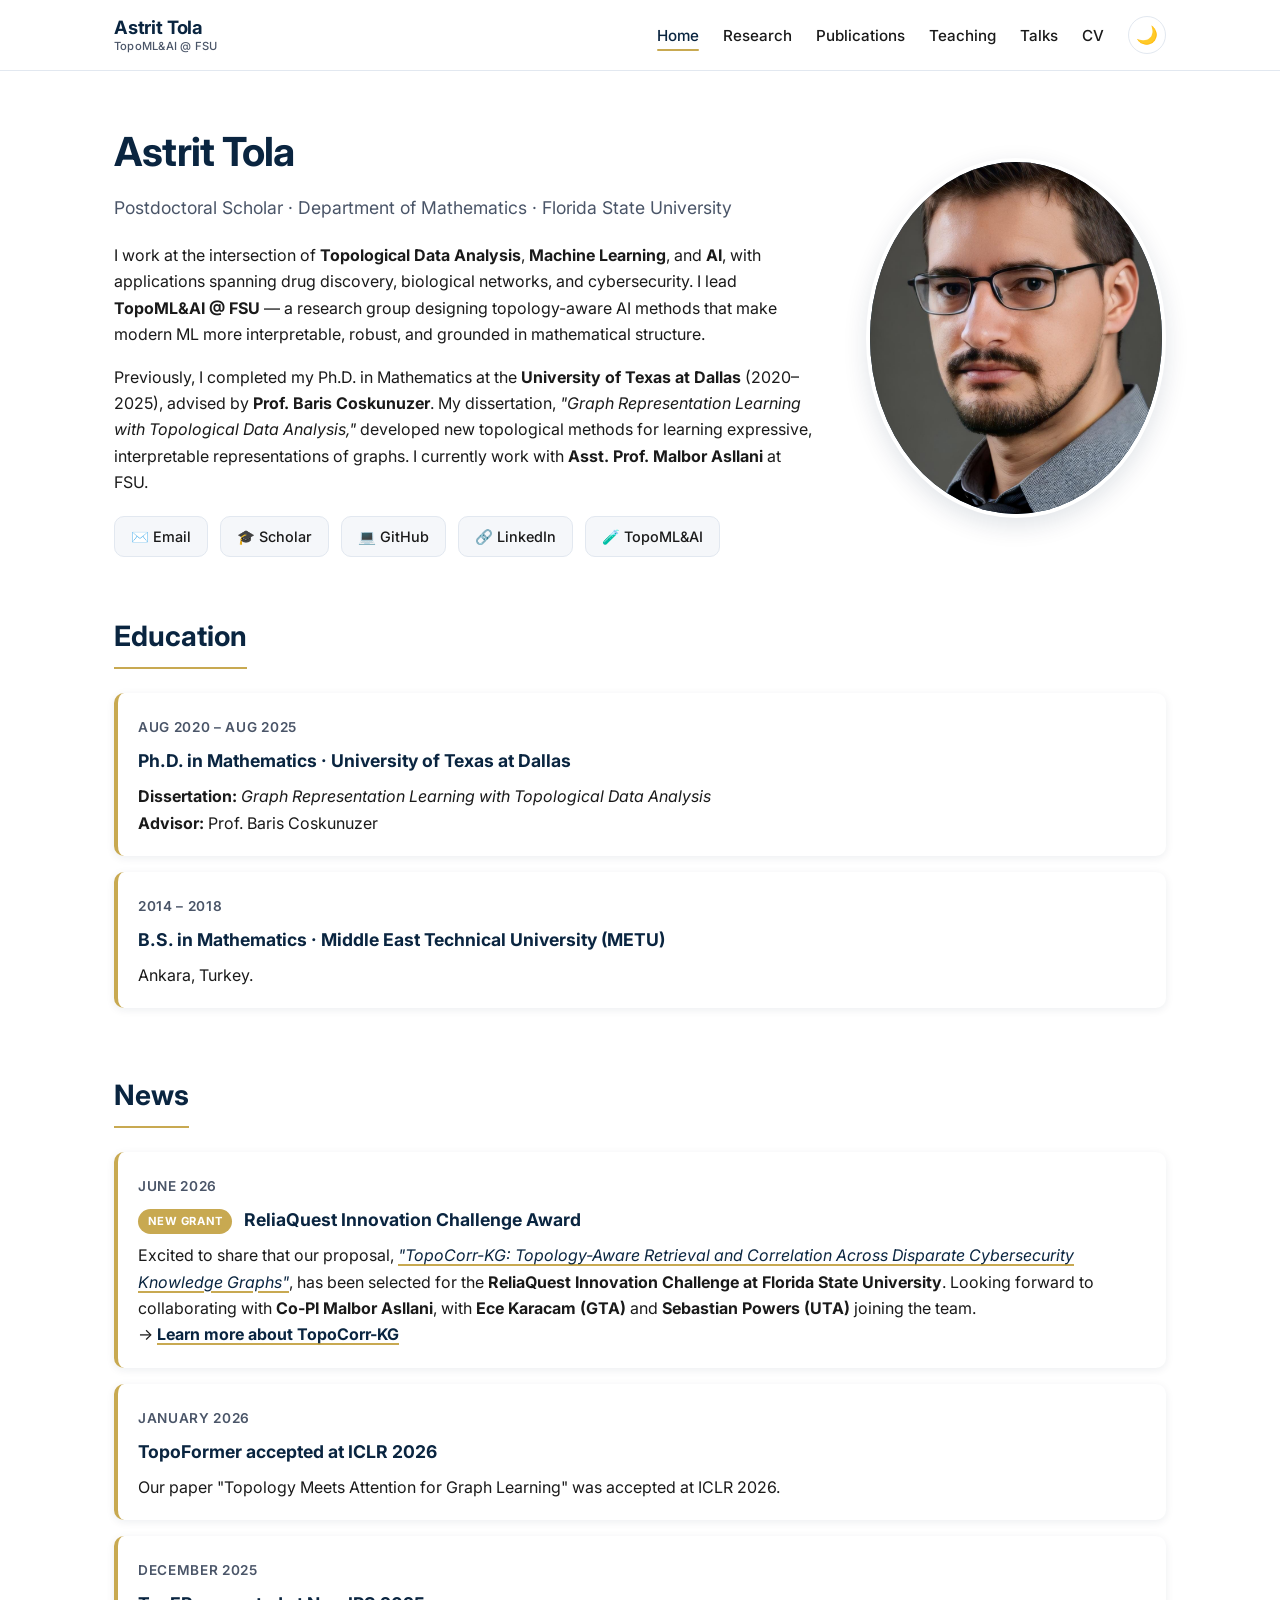
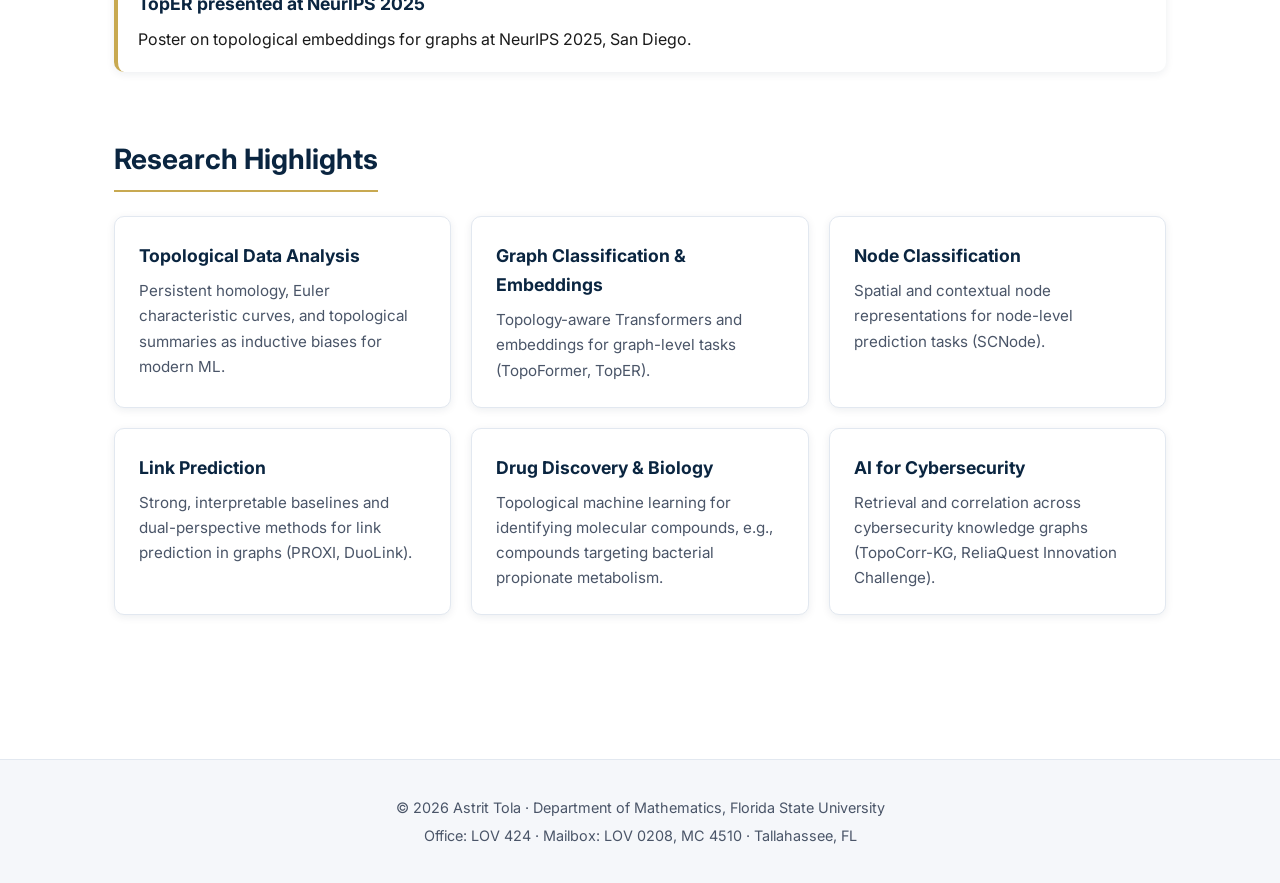
==== index.html @ a3398813 "Update index.html" ====
<!DOCTYPE html>
<html lang="en">
<head>
<meta charset="UTF-8">
<meta name="viewport" content="width=device-width, initial-scale=1.0">
<title>Astrit Tola | TopoML&amp;AI @ FSU</title>
<meta name="description" content="Astrit Tola — Postdoctoral Scholar at Florida State University.">
<link rel="preconnect" href="https://fonts.googleapis.com">
<link rel="preconnect" href="https://fonts.gstatic.com" crossorigin>
<link href="https://fonts.googleapis.com/css2?family=Inter:wght@400;500;600;700&amp;display=swap" rel="stylesheet">
<link rel="stylesheet" href="assets/css/style.css">
</head>
<body>

<nav class="navbar">
  <div class="nav-container">
    <a href="index.html" class="nav-brand">Astrit Tola<small>TopoML&amp;AI @ FSU</small></a>
    <button class="menu-toggle" id="menuToggle">☰</button>
    <ul class="nav-links" id="navLinks">
      <li><a href="index.html" class="active">Home</a></li>
      <li><a href="research.html">Research</a></li>
      <li><a href="publications.html">Publications</a></li>
      <li><a href="teaching.html">Teaching</a></li>
      <li><a href="talks.html">Talks</a></li>
      <li><a href="cv.html">CV</a></li>
      <li><button class="theme-toggle" id="themeToggle">🌙</button></li>
    </ul>
  </div>
</nav>

<main>

<section class="hero">
  <div>
    <h1>Astrit Tola</h1>
    <p class="subtitle">Postdoctoral Scholar · Department of Mathematics · Florida State University</p>
    <p>I work at the intersection of <strong>Topological Data Analysis</strong>, <strong>Machine Learning</strong>, and <strong>AI</strong>, with applications spanning drug discovery, biological networks, and cybersecurity. I lead <strong>TopoML&amp;AI @ FSU</strong> — a research group designing topology-aware AI methods that make modern ML more interpretable, robust, and grounded in mathematical structure.</p>
    <p>Previously, I completed my Ph.D. in Mathematics at the <strong>University of Texas at Dallas</strong> (2020–2025), advised by <strong>Prof. Baris Coskunuzer</strong>. My dissertation, <em>"Graph Representation Learning with Topological Data Analysis,"</em> developed new topological methods for learning expressive, interpretable representations of graphs. I currently work with <strong>Asst. Prof. Malbor Asllani</strong> at FSU.</p>
    <div class="social-links">
      <a href="mailto:atola@fsu.edu">✉️ Email</a>
      <a href="https://scholar.google.com/citations?user=msM32mgAAAAJ&amp;hl=en" target="_blank" rel="noopener">🎓 Scholar</a>
      <a href="https://github.com/AstritTola" target="_blank" rel="noopener">💻 GitHub</a>
      <a href="https://www.linkedin.com/in/astrit-tola-bb2836b5" target="_blank" rel="noopener">🔗 LinkedIn</a>
      <a href="topomlai.html">🧪 TopoML&amp;AI</a>
    </div>
  </div>
  <img src="assets/img/Astrit_Tola_Photo.jpeg" alt="Astrit Tola" class="profile-img">
</section>

<section>
  <h2 class="section-title">Education</h2>
  <div class="news-item edu">
    <span class="news-date">Aug 2020 – Aug 2025</span>
    <h3>Ph.D. in Mathematics · University of Texas at Dallas</h3>
    <p><strong>Dissertation:</strong> <em>Graph Representation Learning with Topological Data Analysis</em></p>
    <p><strong>Advisor:</strong> Prof. Baris Coskunuzer</p>
  </div>
  <div class="news-item edu">
    <span class="news-date">2014 – 2018</span>
    <h3>B.S. in Mathematics · Middle East Technical University (METU)</h3>
    <p>Ankara, Turkey.</p>
  </div>
</section>

<section>
  <h2 class="section-title">News</h2>
  <div class="news-item">
    <span class="news-date">June 2026</span>
    <h3><span class="news-badge">New Grant</span> ReliaQuest Innovation Challenge Award</h3>
    <p>Excited to share that our proposal, <a href="topocorr-kg.html"><em>"TopoCorr-KG: Topology-Aware Retrieval and Correlation Across Disparate Cybersecurity Knowledge Graphs"</em></a>, has been selected for the <strong>ReliaQuest Innovation Challenge at Florida State University</strong>. Looking forward to collaborating with <strong>Co-PI Malbor Asllani</strong>, with <strong>Ece Karacam (GTA)</strong> and <strong>Sebastian Powers (UTA)</strong> joining the team.</p>
    <p>→ <a href="topocorr-kg.html"><strong>Learn more about TopoCorr-KG</strong></a></p>
  </div>
  <div class="news-item">
    <span class="news-date">JANUARY 2026</span>
    <h3>TopoFormer accepted at ICLR 2026</h3>
    <p>Our paper "Topology Meets Attention for Graph Learning" was accepted at ICLR 2026.</p>
  </div>
  <div class="news-item">
    <span class="news-date">December 2025</span>
    <h3>TopER presented at NeurIPS 2025</h3>
    <p>Poster on topological embeddings for graphs at NeurIPS 2025, San Diego.</p>
  </div>
</section>

<section>
  <h2 class="section-title">Research Highlights</h2>
  <div class="card-grid">
    <div class="card"><h3>Topological Data Analysis</h3><p>Persistent homology, Euler characteristic curves, and topological summaries as inductive biases for modern ML.</p></div>
    <div class="card"><h3>Graph Classification &amp; Embeddings</h3><p>Topology-aware Transformers and embeddings for graph-level tasks (TopoFormer, TopER).</p></div>
    <div class="card"><h3>Node Classification</h3><p>Spatial and contextual node representations for node-level prediction tasks (SCNode).</p></div>
    <div class="card"><h3>Link Prediction</h3><p>Strong, interpretable baselines and dual-perspective methods for link prediction in graphs (PROXI, DuoLink).</p></div>
    <div class="card"><h3>Drug Discovery &amp; Biology</h3><p>Topological machine learning for identifying molecular compounds, e.g., compounds targeting bacterial propionate metabolism.</p></div>
    <div class="card"><h3>AI for Cybersecurity</h3><p>Retrieval and correlation across cybersecurity knowledge graphs (TopoCorr-KG, ReliaQuest Innovation Challenge).</p></div>
  </div>
</section>


</main>

<footer>
  <p>© 2026 Astrit Tola · Department of Mathematics, Florida State University</p>
  <p>Office: LOV 424 · Mailbox: LOV 0208, MC 4510 · Tallahassee, FL</p>
</footer>

<script src="assets/js/main.js"></script>
</body>
</html>
---- assets/css/style.css ----
/* ============================================
   Astrit Tola — Personal Site
   Classic Navy/White + Dark Mode
   ============================================ */

/* ===== Root Variables: Light ===== */
:root {
  --bg: #ffffff;
  --bg-soft: #f5f7fa;
  --text: #1a1a1a;
  --text-soft: #4a5568;
  --primary: #0a2540;
  --primary-hover: #163a66;
  --accent: #c8a951;
  --border: #e2e8f0;
  --card-bg: #ffffff;
  --shadow: 0 2px 8px rgba(10, 37, 64, 0.08);
  --shadow-lg: 0 8px 24px rgba(10, 37, 64, 0.12);
  --radius: 10px;
  --font: 'Inter', -apple-system, BlinkMacSystemFont, 'Segoe UI', Roboto, sans-serif;
}

/* ===== Dark Mode ===== */
[data-theme="dark"] {
  --bg: #0d1421;
  --bg-soft: #131c2e;
  --text: #e8eaed;
  --text-soft: #a0aec0;
  --primary: #4a90e2;
  --primary-hover: #6aa9f0;
  --accent: #d4b86a;
  --border: #1f2a3f;
  --card-bg: #131c2e;
  --shadow: 0 2px 8px rgba(0, 0, 0, 0.3);
  --shadow-lg: 0 8px 24px rgba(0, 0, 0, 0.5);
}

* { margin: 0; padding: 0; box-sizing: border-box; }
html { scroll-behavior: smooth; }
body {
  font-family: var(--font);
  background: var(--bg);
  color: var(--text);
  line-height: 1.65;
  transition: background 0.3s ease, color 0.3s ease;
}

/* ===== Links ===== */
a {
  color: var(--primary);
  text-decoration: underline;
  text-decoration-color: var(--accent);
  text-decoration-thickness: 2px;
  text-underline-offset: 3px;
}
a:hover {
  color: var(--accent);
}

/* Card titles that are links — make them clearly clickable, always */
.card h3 a,
.pub-title a {
  color: var(--primary);
  text-decoration: underline;
  text-decoration-color: var(--accent);
  text-decoration-thickness: 2px;
  text-underline-offset: 4px;
}
.card h3 a:hover,
.pub-title a:hover {
  color: var(--accent);
}

/* Only these UI elements should stay clean (no underline) — they're already styled as buttons/pills/nav */
.nav-brand,
.nav-links a,
.social-links a,
.pub-links a,
.btn-primary {
  text-decoration: none;
}

/* ===== Make in-card author/inline links subtly underlined on hover only ===== */
.card a:not(.btn-primary):hover,
.pub-item a:hover {
  text-decoration: underline;
  text-decoration-color: var(--accent);
  text-decoration-thickness: 2px;
  text-underline-offset: 3px;
}
img { max-width: 100%; display: block; }

/* ===== Navigation ===== */
.navbar {
  position: sticky;
  top: 0;
  z-index: 100;
  background: var(--bg);
  border-bottom: 1px solid var(--border);
  backdrop-filter: blur(10px);
}
.nav-container {
  max-width: 1100px;
  margin: 0 auto;
  padding: 1rem 1.5rem;
  display: flex;
  justify-content: space-between;
  align-items: center;
}
.nav-brand {
  font-weight: 700;
  font-size: 1.15rem;
  color: var(--primary);
  letter-spacing: -0.01em;
  line-height: 1.2;
}
.nav-brand small {
  display: block;
  font-size: 0.7rem;
  color: var(--text-soft);
  font-weight: 500;
  letter-spacing: 0.02em;
  margin-top: 2px;
}
.nav-links {
  display: flex;
  gap: 1.5rem;
  list-style: none;
  align-items: center;
}
.nav-links a {
  color: var(--text);
  font-weight: 500;
  font-size: 0.95rem;
  position: relative;
}
.nav-links a.active,
.nav-links a:hover { color: var(--primary); }
.nav-links a.active::after {
  content: '';
  position: absolute;
  bottom: -6px;
  left: 0;
  right: 0;
  height: 2px;
  background: var(--accent);
  border-radius: 2px;
}

.theme-toggle {
  background: none;
  border: 1px solid var(--border);
  color: var(--text);
  width: 38px;
  height: 38px;
  border-radius: 50%;
  cursor: pointer;
  display: flex;
  align-items: center;
  justify-content: center;
  font-size: 1.1rem;
  transition: all 0.2s;
}
.theme-toggle:hover { background: var(--bg-soft); transform: scale(1.05); }

.menu-toggle {
  display: none;
  background: none;
  border: none;
  font-size: 1.5rem;
  color: var(--text);
  cursor: pointer;
}

/* ===== Layout ===== */
main { max-width: 1100px; margin: 0 auto; padding: 3rem 1.5rem 5rem; }
section { margin-bottom: 4rem; }
.section-title {
  font-size: 1.75rem;
  font-weight: 700;
  color: var(--primary);
  margin-bottom: 1.5rem;
  padding-bottom: 0.5rem;
  border-bottom: 2px solid var(--accent);
  display: inline-block;
}

/* ===== Hero ===== */
.hero {
  display: grid;
  grid-template-columns: 1fr 300px;
  gap: 3rem;
  align-items: center;
  margin-bottom: 3.5rem;
}
.hero h1 {
  font-size: 2.5rem;
  font-weight: 700;
  color: var(--primary);
  margin-bottom: 0.5rem;
  letter-spacing: -0.02em;
}
.hero .subtitle {
  font-size: 1.1rem;
  color: var(--text-soft);
  margin-bottom: 1.25rem;
}

.hero p { margin-bottom: 1rem; color: var(--text); }

.profile-img {
  width: 300px;
  height: 360px;
  border-radius: 50%;
  object-fit: cover;
  object-position: center 20%;
  border: 4px solid var(--bg);
  box-shadow: var(--shadow-lg);
  background: var(--primary);
  display: flex;
  align-items: center;
  justify-content: center;
  color: #fff;
  font-size: 4rem;
  font-weight: 700;
}

/* ===== Social links ===== */
.social-links {
  display: flex;
  gap: 0.75rem;
  margin-top: 1.25rem;
  flex-wrap: wrap;
}
.social-links a {
  display: inline-flex;
  align-items: center;
  gap: 0.4rem;
  padding: 0.5rem 1rem;
  background: var(--bg-soft);
  border-radius: var(--radius);
  font-size: 0.9rem;
  font-weight: 500;
  color: var(--text);
  border: 1px solid var(--border);
}
.social-links a:hover {
  background: var(--primary);
  color: #fff;
  transform: translateY(-1px);
}

/* ===== News / Announcements ===== */
.news-item {
  padding: 1.25rem;
  background: var(--card-bg);
  border-left: 4px solid var(--accent);
  border-radius: var(--radius);
  margin-bottom: 1rem;
  box-shadow: var(--shadow);
}
.news-date {
  font-size: 0.85rem;
  color: var(--text-soft);
  font-weight: 600;
  text-transform: uppercase;
  letter-spacing: 0.05em;
}
.news-item h3 {
  margin: 0.4rem 0 0.5rem;
  color: var(--primary);
  font-size: 1.1rem;
}
.news-badge {
  display: inline-block;
  background: var(--accent);
  color: #fff;
  font-size: 0.7rem;
  font-weight: 700;
  padding: 0.2rem 0.6rem;
  border-radius: 999px;
  margin-right: 0.5rem;
  text-transform: uppercase;
  letter-spacing: 0.05em;
  vertical-align: middle;
}

/* ===== Cards ===== */
.card-grid {
  display: grid;
  grid-template-columns: repeat(auto-fit, minmax(260px, 1fr));
  gap: 1.25rem;
}
.card {
  background: var(--card-bg);
  border: 1px solid var(--border);
  border-radius: var(--radius);
  padding: 1.5rem;
  box-shadow: var(--shadow);
  transition: transform 0.2s, box-shadow 0.2s;
}
.card:hover { transform: translateY(-3px); box-shadow: var(--shadow-lg); }
.card h3 { color: var(--primary); margin-bottom: 0.5rem; font-size: 1.1rem; }
.card p { color: var(--text-soft); font-size: 0.95rem; }

/* ===== Publications ===== */
.pub-year {
  font-size: 1.25rem;
  font-weight: 700;
  color: var(--accent);
  margin: 2rem 0 1rem;
  padding-bottom: 0.25rem;
  border-bottom: 1px solid var(--border);
}
.pub-item { padding: 1rem 0; border-bottom: 1px solid var(--border); }
.pub-item:last-child { border-bottom: none; }
.pub-title {
  font-weight: 600;
  color: var(--text);
  display: block;
  margin-bottom: 0.25rem;
  font-size: 1.02rem;
}
.pub-authors { font-size: 0.95rem; color: var(--text-soft); margin-bottom: 0.25rem; }
.pub-authors .me { color: var(--primary); font-weight: 600; }
.pub-venue { font-style: italic; color: var(--text-soft); font-size: 0.9rem; }
.pub-links { margin-top: 0.5rem; }
.pub-links a {
  display: inline-block;
  padding: 0.2rem 0.7rem;
  background: var(--bg-soft);
  border: 1px solid var(--border);
  border-radius: 4px;
  font-size: 0.8rem;
  margin-right: 0.4rem;
  font-weight: 500;
  color: var(--text);
}
.pub-links a:hover { background: var(--primary); color: #fff; }
.note { font-size: 0.9rem; color: var(--text-soft); margin-bottom: 0.5rem; }

/* ===== Teaching table ===== */
.teaching-table {
  width: 100%;
  border-collapse: collapse;
  margin-top: 1rem;
  background: var(--card-bg);
  box-shadow: var(--shadow);
  border-radius: var(--radius);
  overflow: hidden;
}
.teaching-table th, .teaching-table td {
  text-align: left;
  padding: 0.85rem 1rem;
  border-bottom: 1px solid var(--border);
}
.teaching-table th {
  background: var(--bg-soft);
  color: var(--primary);
  font-weight: 600;
  font-size: 0.95rem;
}
.teaching-table tr:last-child td { border-bottom: none; }

/* ===== Buttons ===== */
.btn-primary {
  display: inline-block;
  padding: 0.7rem 1.4rem;
  background: var(--primary);
  color: #fff !important;
  border-radius: 8px;
  font-weight: 600;
  transition: all 0.2s;
}
.btn-primary:hover {
  background: var(--primary-hover);
  color: #fff !important;
  transform: translateY(-1px);
  box-shadow: var(--shadow-lg);
}

/* ===== CV embed ===== */
.cv-embed {
  width: 100%;
  height: 850px;
  border: 1px solid var(--border);
  border-radius: var(--radius);
  margin-top: 1.5rem;
  background: var(--bg-soft);
}

/* ===== Footer ===== */
footer {
  background: var(--bg-soft);
  border-top: 1px solid var(--border);
  padding: 2rem 1.5rem;
  text-align: center;
  color: var(--text-soft);
  font-size: 0.9rem;
}
footer p { margin: 0.25rem 0; }

/* ===== Responsive ===== */
@media (max-width: 900px) {
  .hero { grid-template-columns: 1fr; text-align: center; }
  .profile-img { margin: 0 auto; width: 220px; height: 220px; font-size: 3rem; }
  .hero h1 { font-size: 2rem; }
  .social-links { justify-content: center; }
  .menu-toggle { display: block; }
  .nav-links {
    display: none;
    position: absolute;
    top: 100%;
    left: 0;
    right: 0;
    background: var(--bg);
    flex-direction: column;
    padding: 1rem;
    gap: 1rem;
    border-bottom: 1px solid var(--border);
    box-shadow: var(--shadow-lg);
  }
  .nav-links.open { display: flex; }
}
@media (max-width: 500px) {
  main { padding: 2rem 1rem 4rem; }
  .section-title { font-size: 1.4rem; }
  .hero h1 { font-size: 1.7rem; }
}
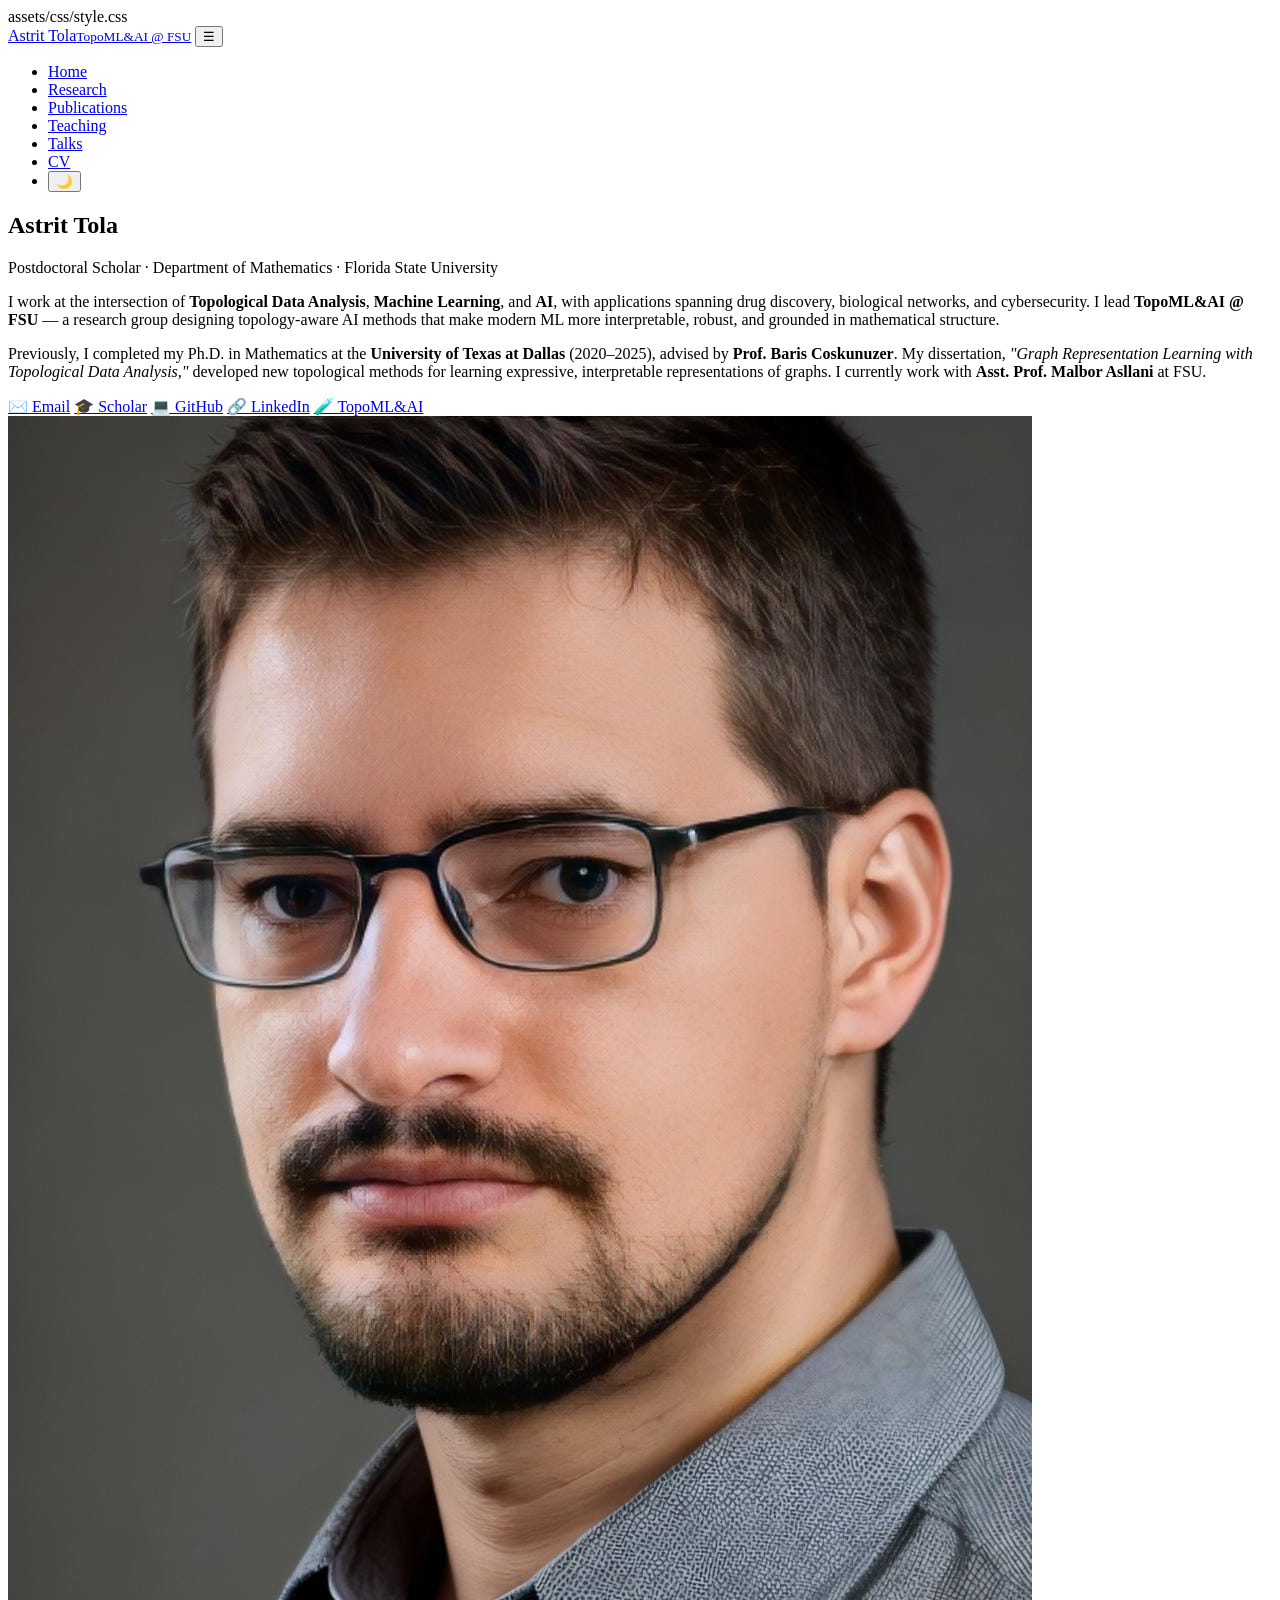
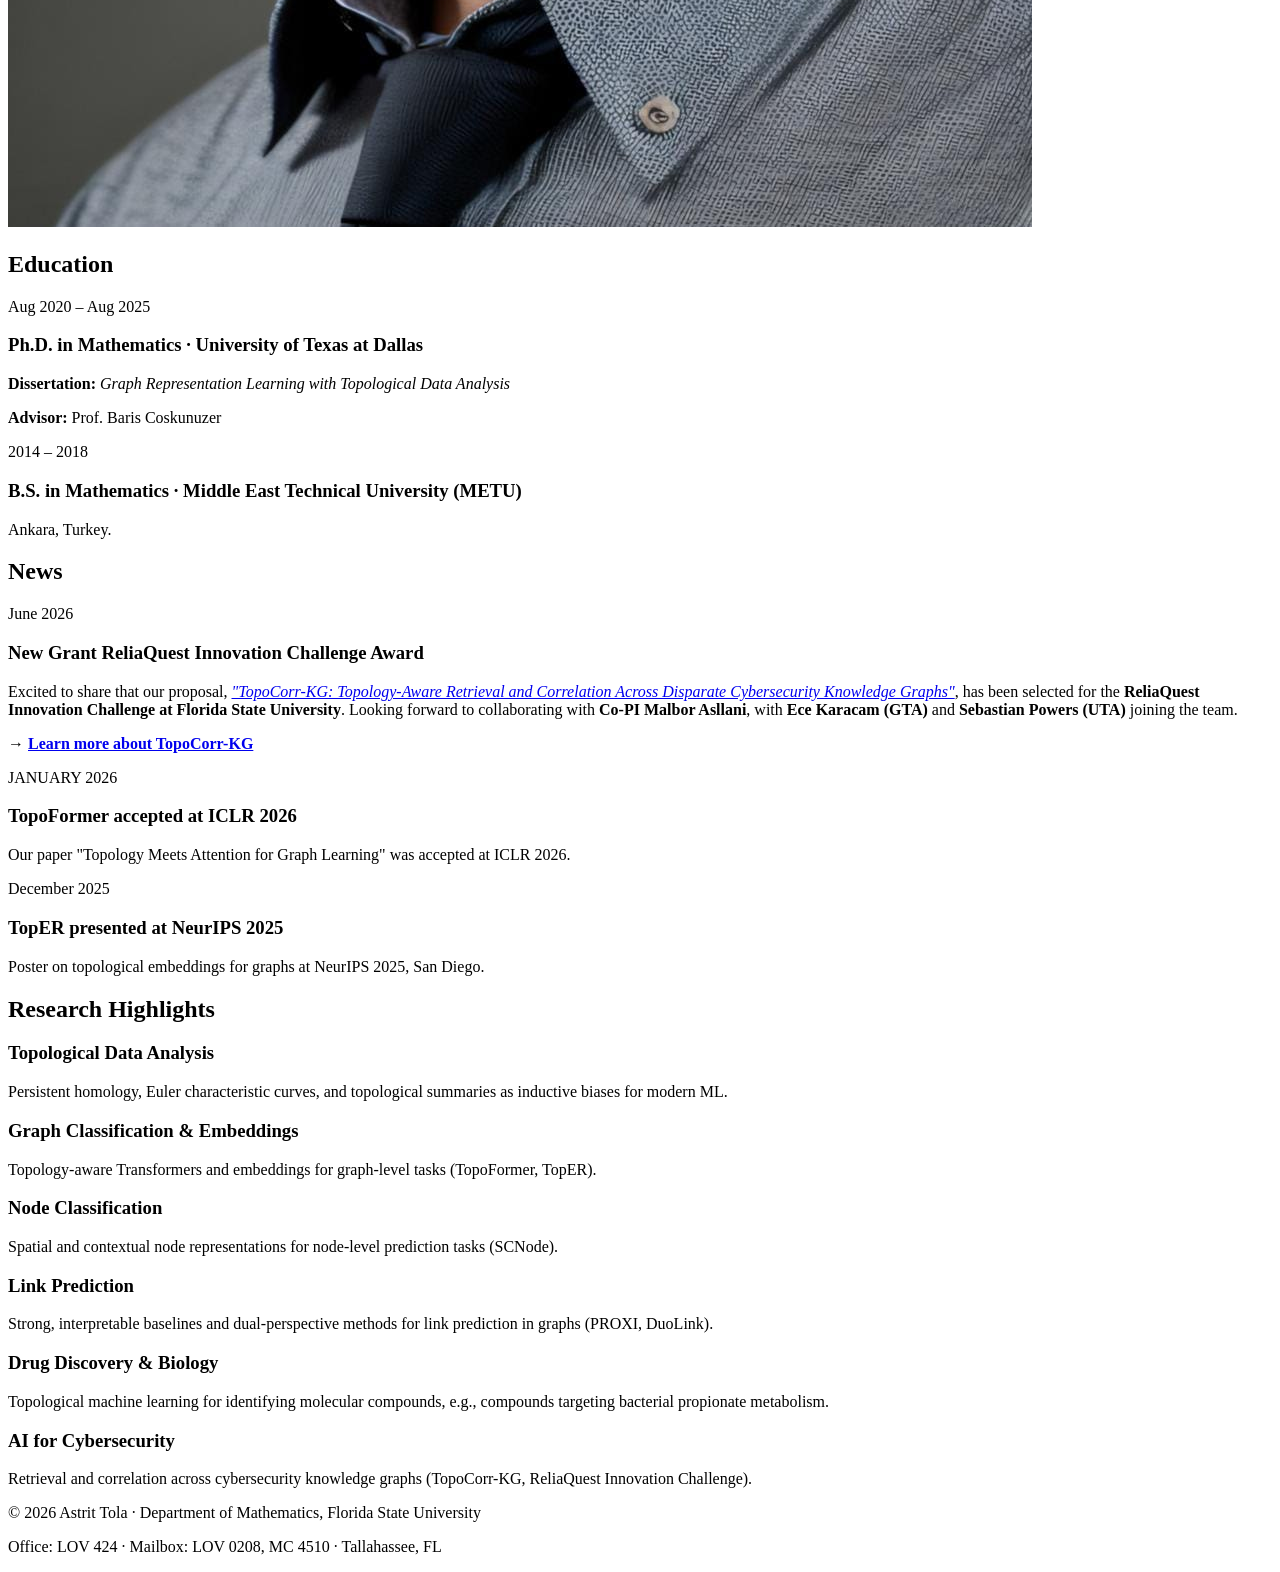
==== commit 7b354dd2: "Update index.html" ====
--- a/index.html
+++ b/index.html
@@ -4,11 +4,59 @@
 <meta charset="UTF-8">
 <meta name="viewport" content="width=device-width, initial-scale=1.0">
 <title>Astrit Tola | TopoML&amp;AI @ FSU</title>
-<meta name="description" content="Astrit Tola — Postdoctoral Scholar at Florida State University.">
+<meta name="description" content="Astrit Tola — Postdoctoral Scholar at Florida State University. Research at the intersection of Topological Data Analysis, Machine Learning, and AI.">
+
+<meta name="keywords" content="Astrit Tola, FSU, Florida State University, topological data analysis, graph machine learning, TDA, TopoML&amp;AI, postdoctoral scholar, mathematics, NeurIPS, ICLR, TopER, TopoFormer, TopoCorr-KG">
+<meta name="author" content="Astrit Tola">
+<meta name="robots" content="index, follow">
+<link rel="canonical" href="https://astrittola.github.io/">
+
+<meta property="og:title" content="Astrit Tola — TopoML&amp;AI @ FSU">
+<meta property="og:description" content="Postdoctoral Scholar at Florida State University. Research at the intersection of Topological Data Analysis, Machine Learning, and AI.">
+<meta property="og:url" content="https://astrittola.github.io/">
+<meta property="og:type" content="profile">
+<meta property="og:site_name" content="Astrit Tola">
+
+<meta name="twitter:card" content="summary_large_image">
+<meta name="twitter:title" content="Astrit Tola — TopoML&amp;AI @ FSU">
+<meta name="twitter:description" content="Postdoctoral Scholar at Florida State University. Research at the intersection of TDA, ML, and AI.">
+
+<script type="application/ld+json">
+{
+  "@context": "https://schema.org",
+  "@type": "Person",
+  "name": "Astrit Tola",
+  "jobTitle": "Postdoctoral Scholar",
+  "affiliation": {
+    "@type": "Organization",
+    "name": "Florida State University",
+    "department": "Department of Mathematics"
+  },
+  "url": "https://astrittola.github.io/",
+  "email": "atola@fsu.edu",
+  "sameAs": [
+    "https://github.com/AstritTola",
+    "https://www.linkedin.com/in/astrit-tola-bb2836b5",
+    "https://scholar.google.com/citations?user=msM32mgAAAAJ&hl=en"
+  ],
+  "alumniOf": [
+    {"@type": "EducationalOrganization", "name": "University of Texas at Dallas"},
+    {"@type": "EducationalOrganization", "name": "Middle East Technical University"}
+  ],
+  "knowsAbout": [
+    "Topological Data Analysis",
+    "Graph Machine Learning",
+    "Persistent Homology",
+    "Artificial Intelligence",
+    "Cybersecurity Knowledge Graphs"
+  ]
+}
+</script>
+
 <link rel="preconnect" href="https://fonts.googleapis.com">
 <link rel="preconnect" href="https://fonts.gstatic.com" crossorigin>
-<link href="https://fonts.googleapis.com/css2?family=Inter:wght@400;500;600;700&amp;display=swap" rel="stylesheet">
-<link rel="stylesheet" href="assets/css/style.css">
+<link href="https://fonts.googleapis.com">
+assets/css/style.css
 </head>
 <body>
 
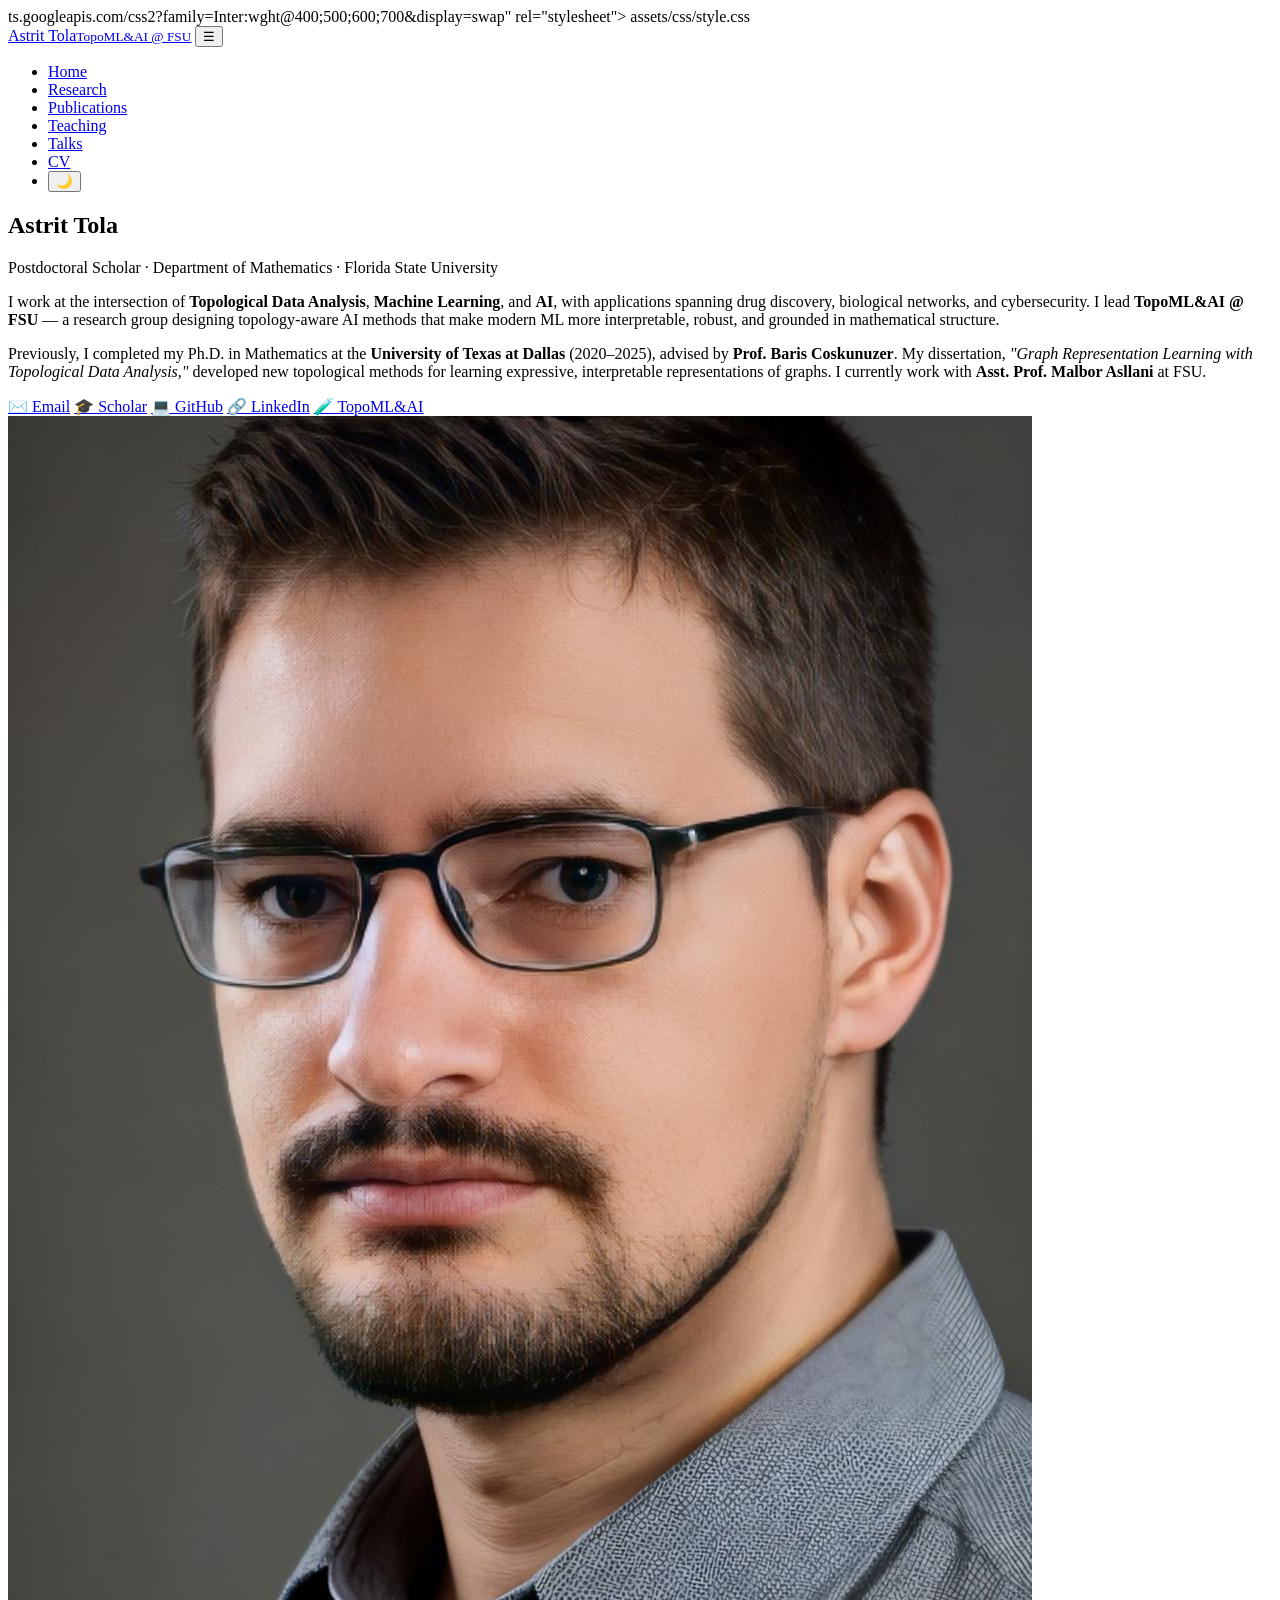
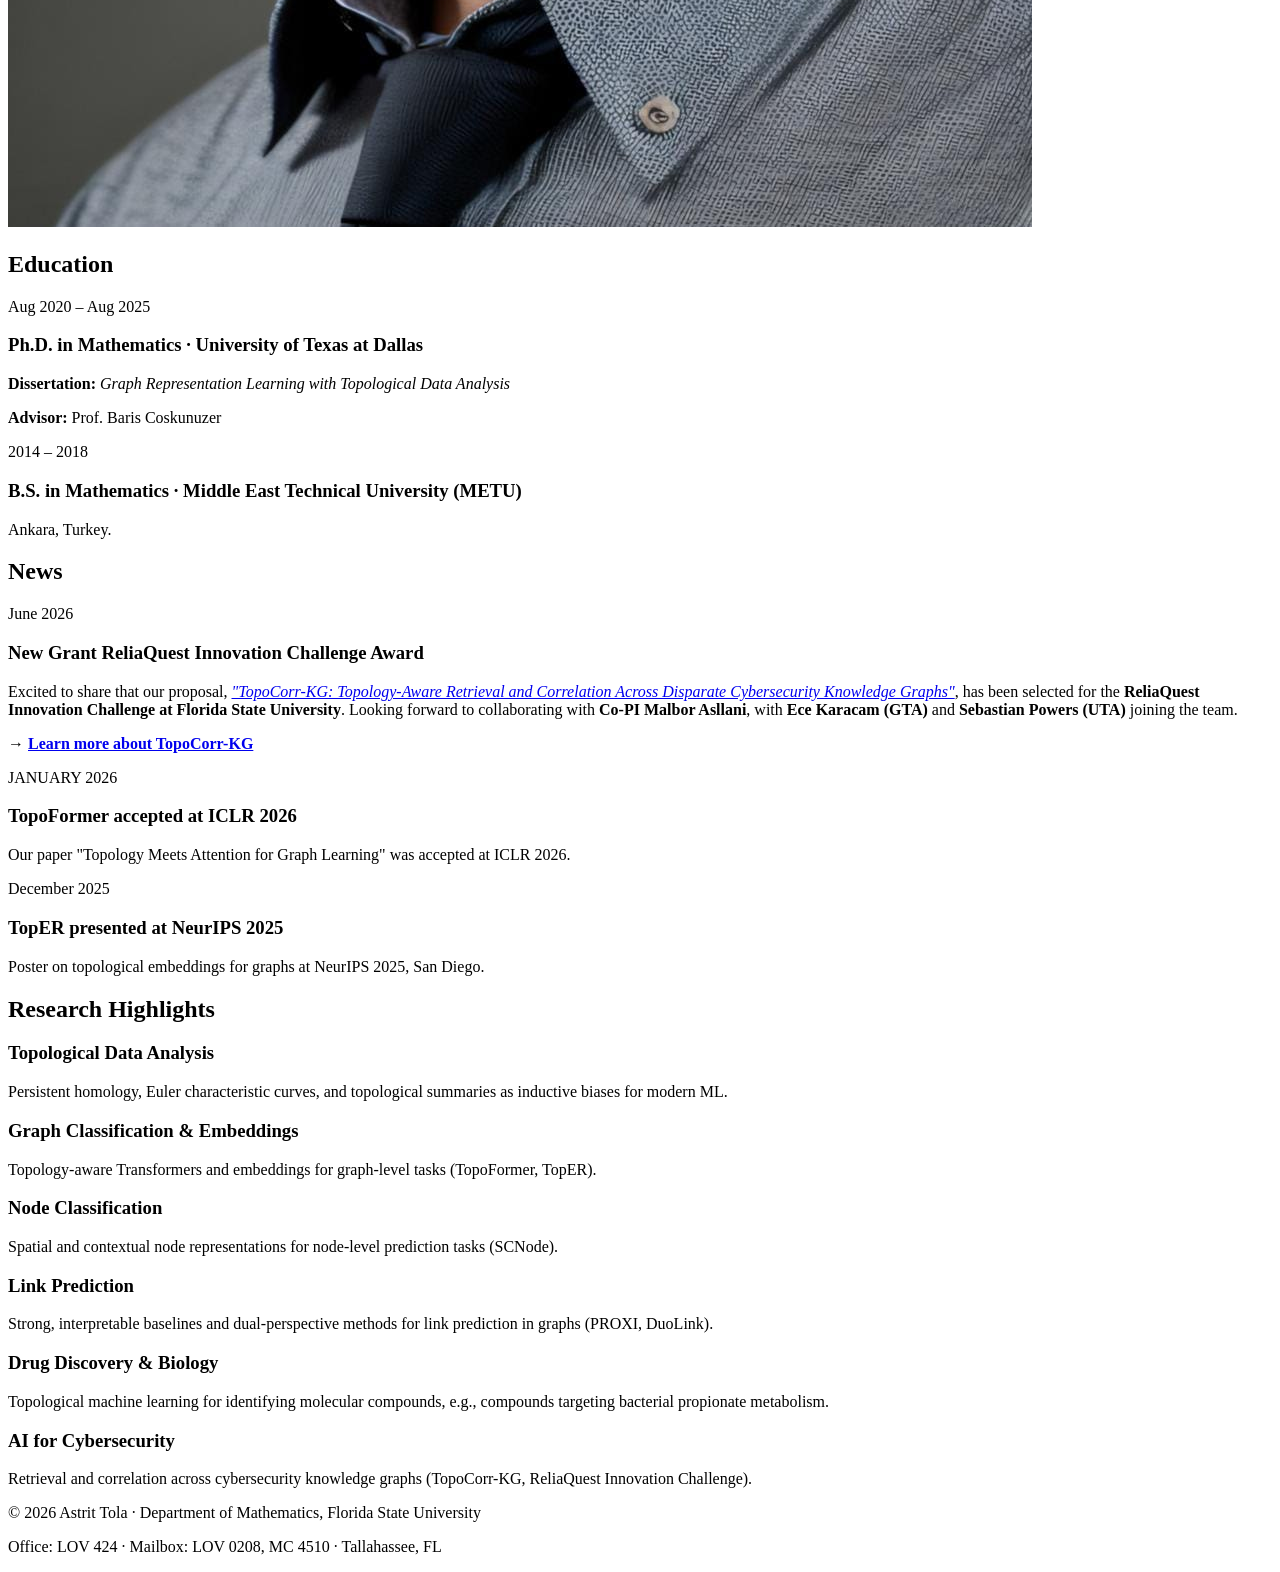
==== commit f4c4082d: "Update index.html" ====
--- a/index.html
+++ b/index.html
@@ -55,7 +55,7 @@
 
 <link rel="preconnect" href="https://fonts.googleapis.com">
 <link rel="preconnect" href="https://fonts.gstatic.com" crossorigin>
-<link href="https://fonts.googleapis.com">
+ts.googleapis.com/css2?family=Inter:wght@400;500;600;700&amp;display=swap" rel="stylesheet">
 assets/css/style.css
 </head>
 <body>
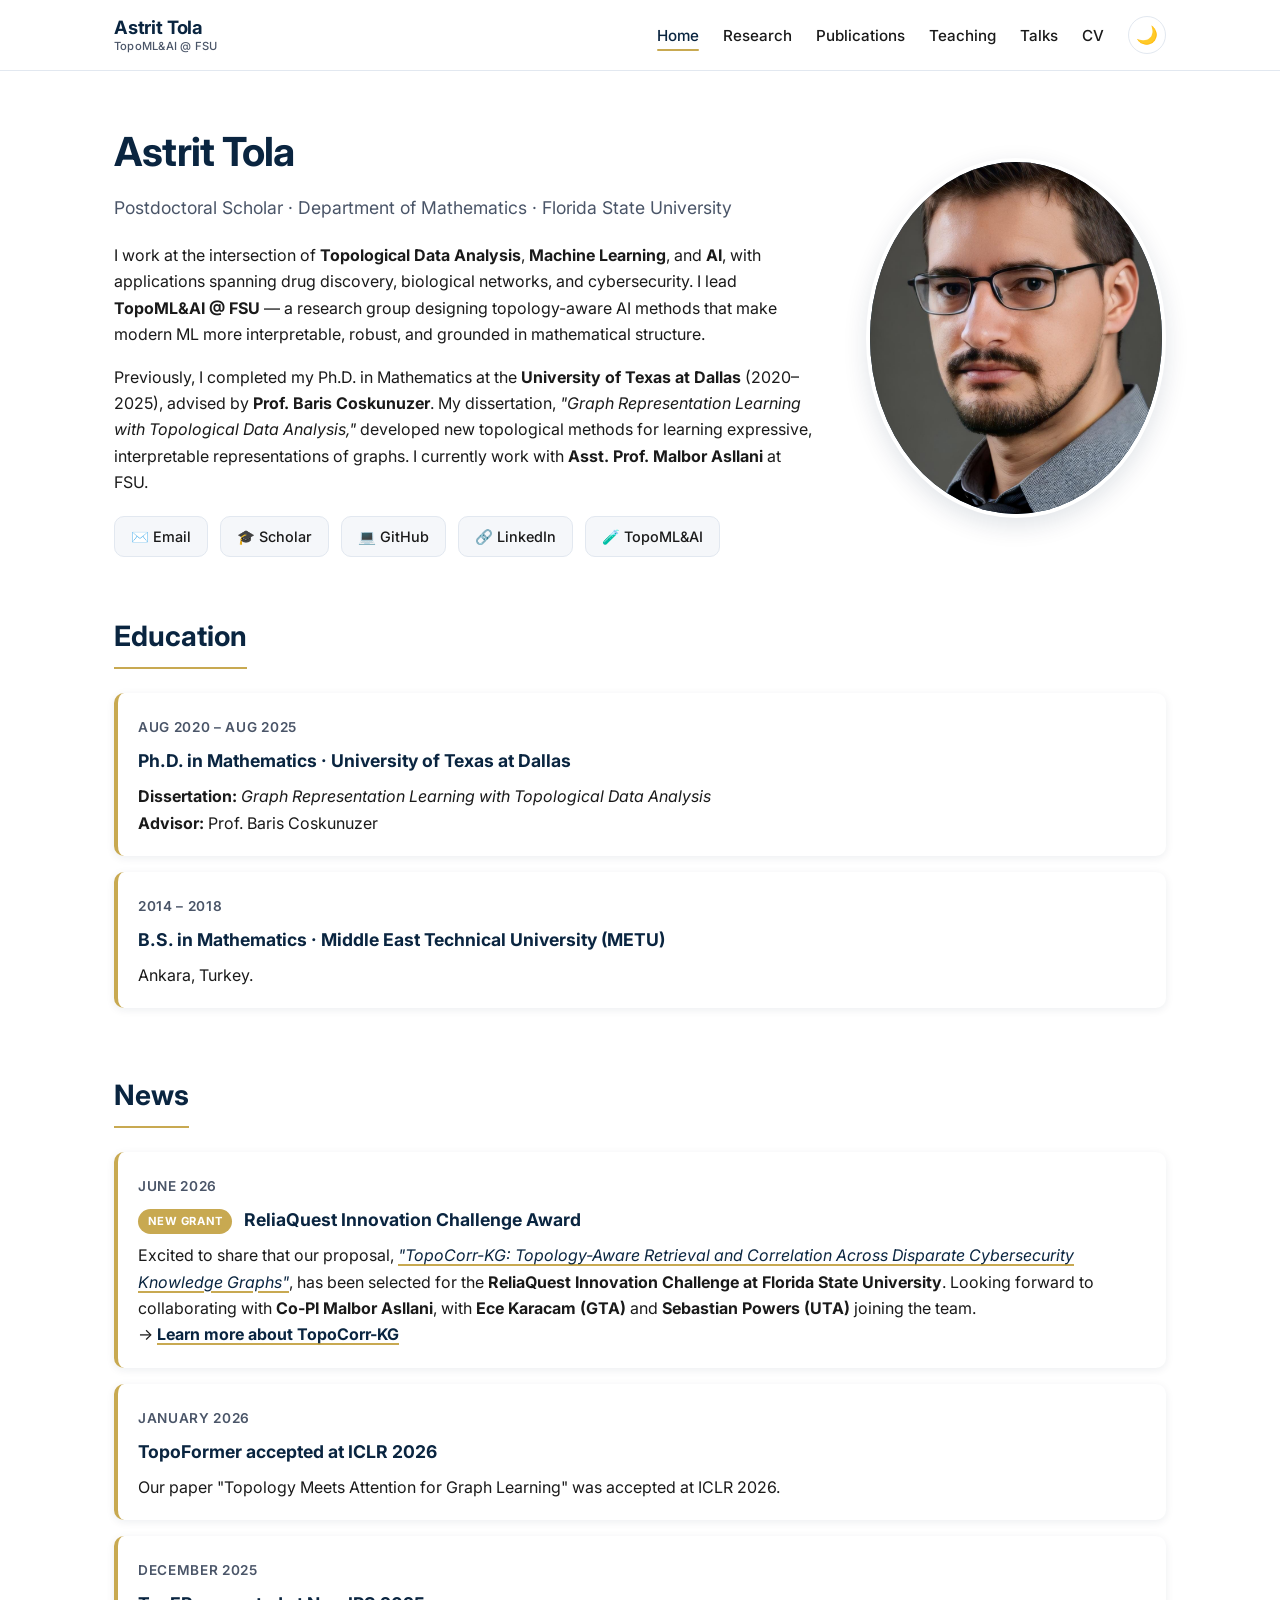
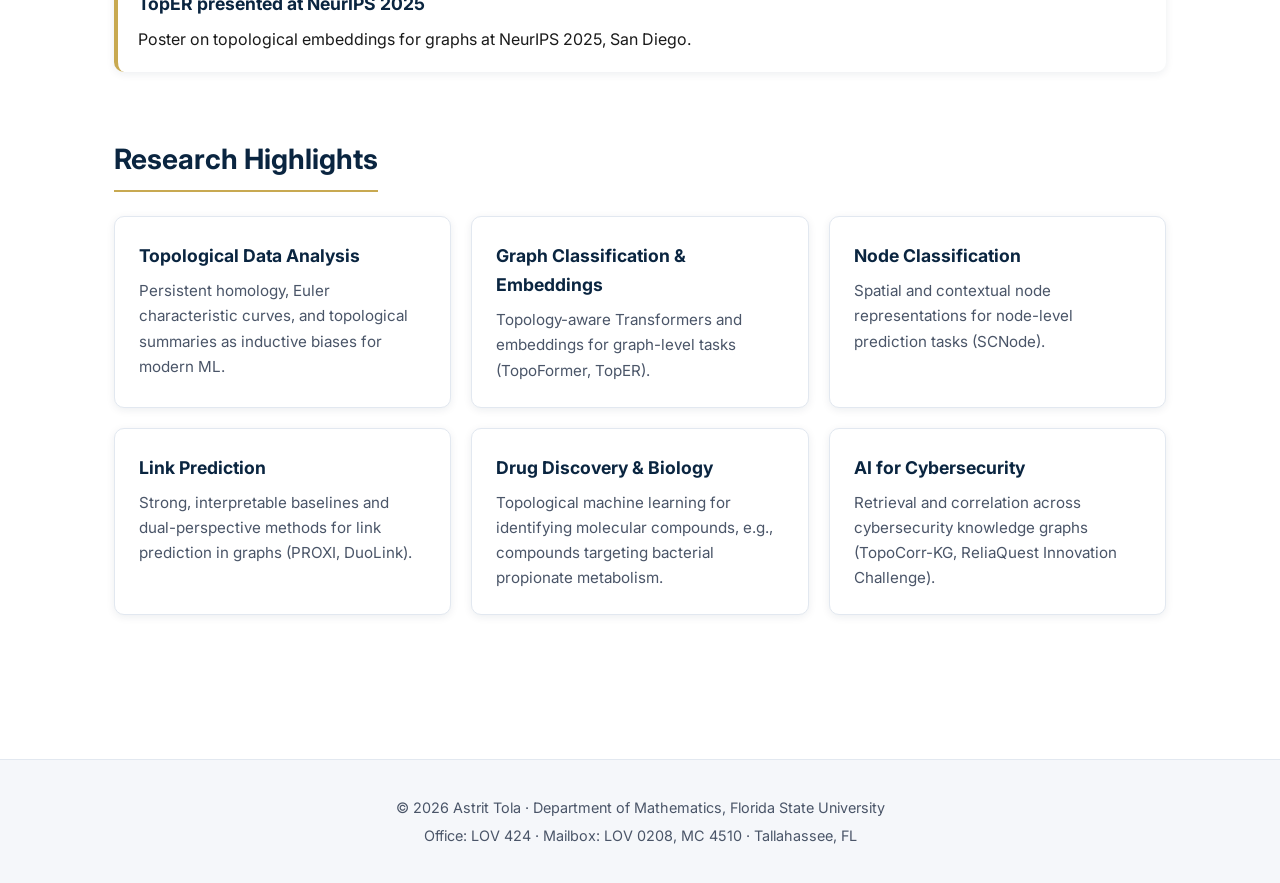
==== commit 28db36be: "Update index.html" ====
--- a/index.html
+++ b/index.html
@@ -1,3 +1,4 @@
+
 <!DOCTYPE html>
 <html lang="en">
 <head>
@@ -23,42 +24,43 @@
 
 <script type="application/ld+json">
 {
-  "@context": "https://schema.org",
-  "@type": "Person",
-  "name": "Astrit Tola",
-  "jobTitle": "Postdoctoral Scholar",
-  "affiliation": {
-    "@type": "Organization",
-    "name": "Florida State University",
-    "department": "Department of Mathematics"
-  },
-  "url": "https://astrittola.github.io/",
-  "email": "atola@fsu.edu",
-  "sameAs": [
-    "https://github.com/AstritTola",
-    "https://www.linkedin.com/in/astrit-tola-bb2836b5",
-    "https://scholar.google.com/citations?user=msM32mgAAAAJ&hl=en"
-  ],
-  "alumniOf": [
-    {"@type": "EducationalOrganization", "name": "University of Texas at Dallas"},
-    {"@type": "EducationalOrganization", "name": "Middle East Technical University"}
-  ],
-  "knowsAbout": [
-    "Topological Data Analysis",
-    "Graph Machine Learning",
-    "Persistent Homology",
-    "Artificial Intelligence",
-    "Cybersecurity Knowledge Graphs"
-  ]
+"@context": "https://schema.org",
+"@type": "Person",
+"name": "Astrit Tola",
+"jobTitle": "Postdoctoral Scholar",
+"affiliation": {
+"@type": "Organization",
+"name": "Florida State University",
+"department": "Department of Mathematics"
+},
+"url": "https://astrittola.github.io/",
+"email": "atola@fsu.edu",
+"sameAs": [
+"https://github.com/AstritTola",
+"https://www.linkedin.com/in/astrit-tola-bb2836b5",
+"https://scholar.google.com/citations?user=msM32mgAAAAJ&hl=en"
+],
+"alumniOf": [
+{"@type": "EducationalOrganization", "name": "University of Texas at Dallas"},
+{"@type": "EducationalOrganization", "name": "Middle East Technical University"}
+],
+"knowsAbout": [
+"Topological Data Analysis",
+"Graph Machine Learning",
+"Persistent Homology",
+"Artificial Intelligence",
+"Cybersecurity Knowledge Graphs"
+]
 }
 </script>
 
 <link rel="preconnect" href="https://fonts.googleapis.com">
 <link rel="preconnect" href="https://fonts.gstatic.com" crossorigin>
-ts.googleapis.com/css2?family=Inter:wght@400;500;600;700&amp;display=swap" rel="stylesheet">
-assets/css/style.css
+<link href="https://fonts.googleapis.com/css2?family=Inter:wght@400;500;600;700&amp;display=swap" rel="stylesheet">
+<link rel="stylesheet" href="assets/css/style.css">
 </head>
 <body>
+
 
 <nav class="navbar">
   <div class="nav-container">
--- a/assets/css/style.css
+++ b/assets/css/style.css
@@ -0,0 +1,429 @@
+/* ============================================
+   Astrit Tola — Personal Site
+   Classic Navy/White + Dark Mode
+   ============================================ */
+
+/* ===== Root Variables: Light ===== */
+:root {
+  --bg: #ffffff;
+  --bg-soft: #f5f7fa;
+  --text: #1a1a1a;
+  --text-soft: #4a5568;
+  --primary: #0a2540;
+  --primary-hover: #163a66;
+  --accent: #c8a951;
+  --border: #e2e8f0;
+  --card-bg: #ffffff;
+  --shadow: 0 2px 8px rgba(10, 37, 64, 0.08);
+  --shadow-lg: 0 8px 24px rgba(10, 37, 64, 0.12);
+  --radius: 10px;
+  --font: 'Inter', -apple-system, BlinkMacSystemFont, 'Segoe UI', Roboto, sans-serif;
+}
+
+/* ===== Dark Mode ===== */
+[data-theme="dark"] {
+  --bg: #0d1421;
+  --bg-soft: #131c2e;
+  --text: #e8eaed;
+  --text-soft: #a0aec0;
+  --primary: #4a90e2;
+  --primary-hover: #6aa9f0;
+  --accent: #d4b86a;
+  --border: #1f2a3f;
+  --card-bg: #131c2e;
+  --shadow: 0 2px 8px rgba(0, 0, 0, 0.3);
+  --shadow-lg: 0 8px 24px rgba(0, 0, 0, 0.5);
+}
+
+* { margin: 0; padding: 0; box-sizing: border-box; }
+html { scroll-behavior: smooth; }
+body {
+  font-family: var(--font);
+  background: var(--bg);
+  color: var(--text);
+  line-height: 1.65;
+  transition: background 0.3s ease, color 0.3s ease;
+}
+
+/* ===== Links ===== */
+a {
+  color: var(--primary);
+  text-decoration: underline;
+  text-decoration-color: var(--accent);
+  text-decoration-thickness: 2px;
+  text-underline-offset: 3px;
+}
+a:hover {
+  color: var(--accent);
+}
+
+/* Card titles that are links — make them clearly clickable, always */
+.card h3 a,
+.pub-title a {
+  color: var(--primary);
+  text-decoration: underline;
+  text-decoration-color: var(--accent);
+  text-decoration-thickness: 2px;
+  text-underline-offset: 4px;
+}
+.card h3 a:hover,
+.pub-title a:hover {
+  color: var(--accent);
+}
+
+/* Only these UI elements should stay clean (no underline) — they're already styled as buttons/pills/nav */
+.nav-brand,
+.nav-links a,
+.social-links a,
+.pub-links a,
+.btn-primary {
+  text-decoration: none;
+}
+
+/* ===== Make in-card author/inline links subtly underlined on hover only ===== */
+.card a:not(.btn-primary):hover,
+.pub-item a:hover {
+  text-decoration: underline;
+  text-decoration-color: var(--accent);
+  text-decoration-thickness: 2px;
+  text-underline-offset: 3px;
+}
+img { max-width: 100%; display: block; }
+
+/* ===== Navigation ===== */
+.navbar {
+  position: sticky;
+  top: 0;
+  z-index: 100;
+  background: var(--bg);
+  border-bottom: 1px solid var(--border);
+  backdrop-filter: blur(10px);
+}
+.nav-container {
+  max-width: 1100px;
+  margin: 0 auto;
+  padding: 1rem 1.5rem;
+  display: flex;
+  justify-content: space-between;
+  align-items: center;
+}
+.nav-brand {
+  font-weight: 700;
+  font-size: 1.15rem;
+  color: var(--primary);
+  letter-spacing: -0.01em;
+  line-height: 1.2;
+}
+.nav-brand small {
+  display: block;
+  font-size: 0.7rem;
+  color: var(--text-soft);
+  font-weight: 500;
+  letter-spacing: 0.02em;
+  margin-top: 2px;
+}
+.nav-links {
+  display: flex;
+  gap: 1.5rem;
+  list-style: none;
+  align-items: center;
+}
+.nav-links a {
+  color: var(--text);
+  font-weight: 500;
+  font-size: 0.95rem;
+  position: relative;
+}
+.nav-links a.active,
+.nav-links a:hover { color: var(--primary); }
+.nav-links a.active::after {
+  content: '';
+  position: absolute;
+  bottom: -6px;
+  left: 0;
+  right: 0;
+  height: 2px;
+  background: var(--accent);
+  border-radius: 2px;
+}
+
+.theme-toggle {
+  background: none;
+  border: 1px solid var(--border);
+  color: var(--text);
+  width: 38px;
+  height: 38px;
+  border-radius: 50%;
+  cursor: pointer;
+  display: flex;
+  align-items: center;
+  justify-content: center;
+  font-size: 1.1rem;
+  transition: all 0.2s;
+}
+.theme-toggle:hover { background: var(--bg-soft); transform: scale(1.05); }
+
+.menu-toggle {
+  display: none;
+  background: none;
+  border: none;
+  font-size: 1.5rem;
+  color: var(--text);
+  cursor: pointer;
+}
+
+/* ===== Layout ===== */
+main { max-width: 1100px; margin: 0 auto; padding: 3rem 1.5rem 5rem; }
+section { margin-bottom: 4rem; }
+.section-title {
+  font-size: 1.75rem;
+  font-weight: 700;
+  color: var(--primary);
+  margin-bottom: 1.5rem;
+  padding-bottom: 0.5rem;
+  border-bottom: 2px solid var(--accent);
+  display: inline-block;
+}
+
+/* ===== Hero ===== */
+.hero {
+  display: grid;
+  grid-template-columns: 1fr 300px;
+  gap: 3rem;
+  align-items: center;
+  margin-bottom: 3.5rem;
+}
+.hero h1 {
+  font-size: 2.5rem;
+  font-weight: 700;
+  color: var(--primary);
+  margin-bottom: 0.5rem;
+  letter-spacing: -0.02em;
+}
+.hero .subtitle {
+  font-size: 1.1rem;
+  color: var(--text-soft);
+  margin-bottom: 1.25rem;
+}
+
+.hero p { margin-bottom: 1rem; color: var(--text); }
+
+.profile-img {
+  width: 300px;
+  height: 360px;
+  border-radius: 50%;
+  object-fit: cover;
+  object-position: center 20%;
+  border: 4px solid var(--bg);
+  box-shadow: var(--shadow-lg);
+  background: var(--primary);
+  display: flex;
+  align-items: center;
+  justify-content: center;
+  color: #fff;
+  font-size: 4rem;
+  font-weight: 700;
+}
+
+/* ===== Social links ===== */
+.social-links {
+  display: flex;
+  gap: 0.75rem;
+  margin-top: 1.25rem;
+  flex-wrap: wrap;
+}
+.social-links a {
+  display: inline-flex;
+  align-items: center;
+  gap: 0.4rem;
+  padding: 0.5rem 1rem;
+  background: var(--bg-soft);
+  border-radius: var(--radius);
+  font-size: 0.9rem;
+  font-weight: 500;
+  color: var(--text);
+  border: 1px solid var(--border);
+}
+.social-links a:hover {
+  background: var(--primary);
+  color: #fff;
+  transform: translateY(-1px);
+}
+
+/* ===== News / Announcements ===== */
+.news-item {
+  padding: 1.25rem;
+  background: var(--card-bg);
+  border-left: 4px solid var(--accent);
+  border-radius: var(--radius);
+  margin-bottom: 1rem;
+  box-shadow: var(--shadow);
+}
+.news-date {
+  font-size: 0.85rem;
+  color: var(--text-soft);
+  font-weight: 600;
+  text-transform: uppercase;
+  letter-spacing: 0.05em;
+}
+.news-item h3 {
+  margin: 0.4rem 0 0.5rem;
+  color: var(--primary);
+  font-size: 1.1rem;
+}
+.news-badge {
+  display: inline-block;
+  background: var(--accent);
+  color: #fff;
+  font-size: 0.7rem;
+  font-weight: 700;
+  padding: 0.2rem 0.6rem;
+  border-radius: 999px;
+  margin-right: 0.5rem;
+  text-transform: uppercase;
+  letter-spacing: 0.05em;
+  vertical-align: middle;
+}
+
+/* ===== Cards ===== */
+.card-grid {
+  display: grid;
+  grid-template-columns: repeat(auto-fit, minmax(260px, 1fr));
+  gap: 1.25rem;
+}
+.card {
+  background: var(--card-bg);
+  border: 1px solid var(--border);
+  border-radius: var(--radius);
+  padding: 1.5rem;
+  box-shadow: var(--shadow);
+  transition: transform 0.2s, box-shadow 0.2s;
+}
+.card:hover { transform: translateY(-3px); box-shadow: var(--shadow-lg); }
+.card h3 { color: var(--primary); margin-bottom: 0.5rem; font-size: 1.1rem; }
+.card p { color: var(--text-soft); font-size: 0.95rem; }
+
+/* ===== Publications ===== */
+.pub-year {
+  font-size: 1.25rem;
+  font-weight: 700;
+  color: var(--accent);
+  margin: 2rem 0 1rem;
+  padding-bottom: 0.25rem;
+  border-bottom: 1px solid var(--border);
+}
+.pub-item { padding: 1rem 0; border-bottom: 1px solid var(--border); }
+.pub-item:last-child { border-bottom: none; }
+.pub-title {
+  font-weight: 600;
+  color: var(--text);
+  display: block;
+  margin-bottom: 0.25rem;
+  font-size: 1.02rem;
+}
+.pub-authors { font-size: 0.95rem; color: var(--text-soft); margin-bottom: 0.25rem; }
+.pub-authors .me { color: var(--primary); font-weight: 600; }
+.pub-venue { font-style: italic; color: var(--text-soft); font-size: 0.9rem; }
+.pub-links { margin-top: 0.5rem; }
+.pub-links a {
+  display: inline-block;
+  padding: 0.2rem 0.7rem;
+  background: var(--bg-soft);
+  border: 1px solid var(--border);
+  border-radius: 4px;
+  font-size: 0.8rem;
+  margin-right: 0.4rem;
+  font-weight: 500;
+  color: var(--text);
+}
+.pub-links a:hover { background: var(--primary); color: #fff; }
+.note { font-size: 0.9rem; color: var(--text-soft); margin-bottom: 0.5rem; }
+
+/* ===== Teaching table ===== */
+.teaching-table {
+  width: 100%;
+  border-collapse: collapse;
+  margin-top: 1rem;
+  background: var(--card-bg);
+  box-shadow: var(--shadow);
+  border-radius: var(--radius);
+  overflow: hidden;
+}
+.teaching-table th, .teaching-table td {
+  text-align: left;
+  padding: 0.85rem 1rem;
+  border-bottom: 1px solid var(--border);
+}
+.teaching-table th {
+  background: var(--bg-soft);
+  color: var(--primary);
+  font-weight: 600;
+  font-size: 0.95rem;
+}
+.teaching-table tr:last-child td { border-bottom: none; }
+
+/* ===== Buttons ===== */
+.btn-primary {
+  display: inline-block;
+  padding: 0.7rem 1.4rem;
+  background: var(--primary);
+  color: #fff !important;
+  border-radius: 8px;
+  font-weight: 600;
+  transition: all 0.2s;
+}
+.btn-primary:hover {
+  background: var(--primary-hover);
+  color: #fff !important;
+  transform: translateY(-1px);
+  box-shadow: var(--shadow-lg);
+}
+
+/* ===== CV embed ===== */
+.cv-embed {
+  width: 100%;
+  height: 850px;
+  border: 1px solid var(--border);
+  border-radius: var(--radius);
+  margin-top: 1.5rem;
+  background: var(--bg-soft);
+}
+
+/* ===== Footer ===== */
+footer {
+  background: var(--bg-soft);
+  border-top: 1px solid var(--border);
+  padding: 2rem 1.5rem;
+  text-align: center;
+  color: var(--text-soft);
+  font-size: 0.9rem;
+}
+footer p { margin: 0.25rem 0; }
+
+/* ===== Responsive ===== */
+@media (max-width: 900px) {
+  .hero { grid-template-columns: 1fr; text-align: center; }
+  .profile-img { margin: 0 auto; width: 220px; height: 220px; font-size: 3rem; }
+  .hero h1 { font-size: 2rem; }
+  .social-links { justify-content: center; }
+  .menu-toggle { display: block; }
+  .nav-links {
+    display: none;
+    position: absolute;
+    top: 100%;
+    left: 0;
+    right: 0;
+    background: var(--bg);
+    flex-direction: column;
+    padding: 1rem;
+    gap: 1rem;
+    border-bottom: 1px solid var(--border);
+    box-shadow: var(--shadow-lg);
+  }
+  .nav-links.open { display: flex; }
+}
+@media (max-width: 500px) {
+  main { padding: 2rem 1rem 4rem; }
+  .section-title { font-size: 1.4rem; }
+  .hero h1 { font-size: 1.7rem; }
+}
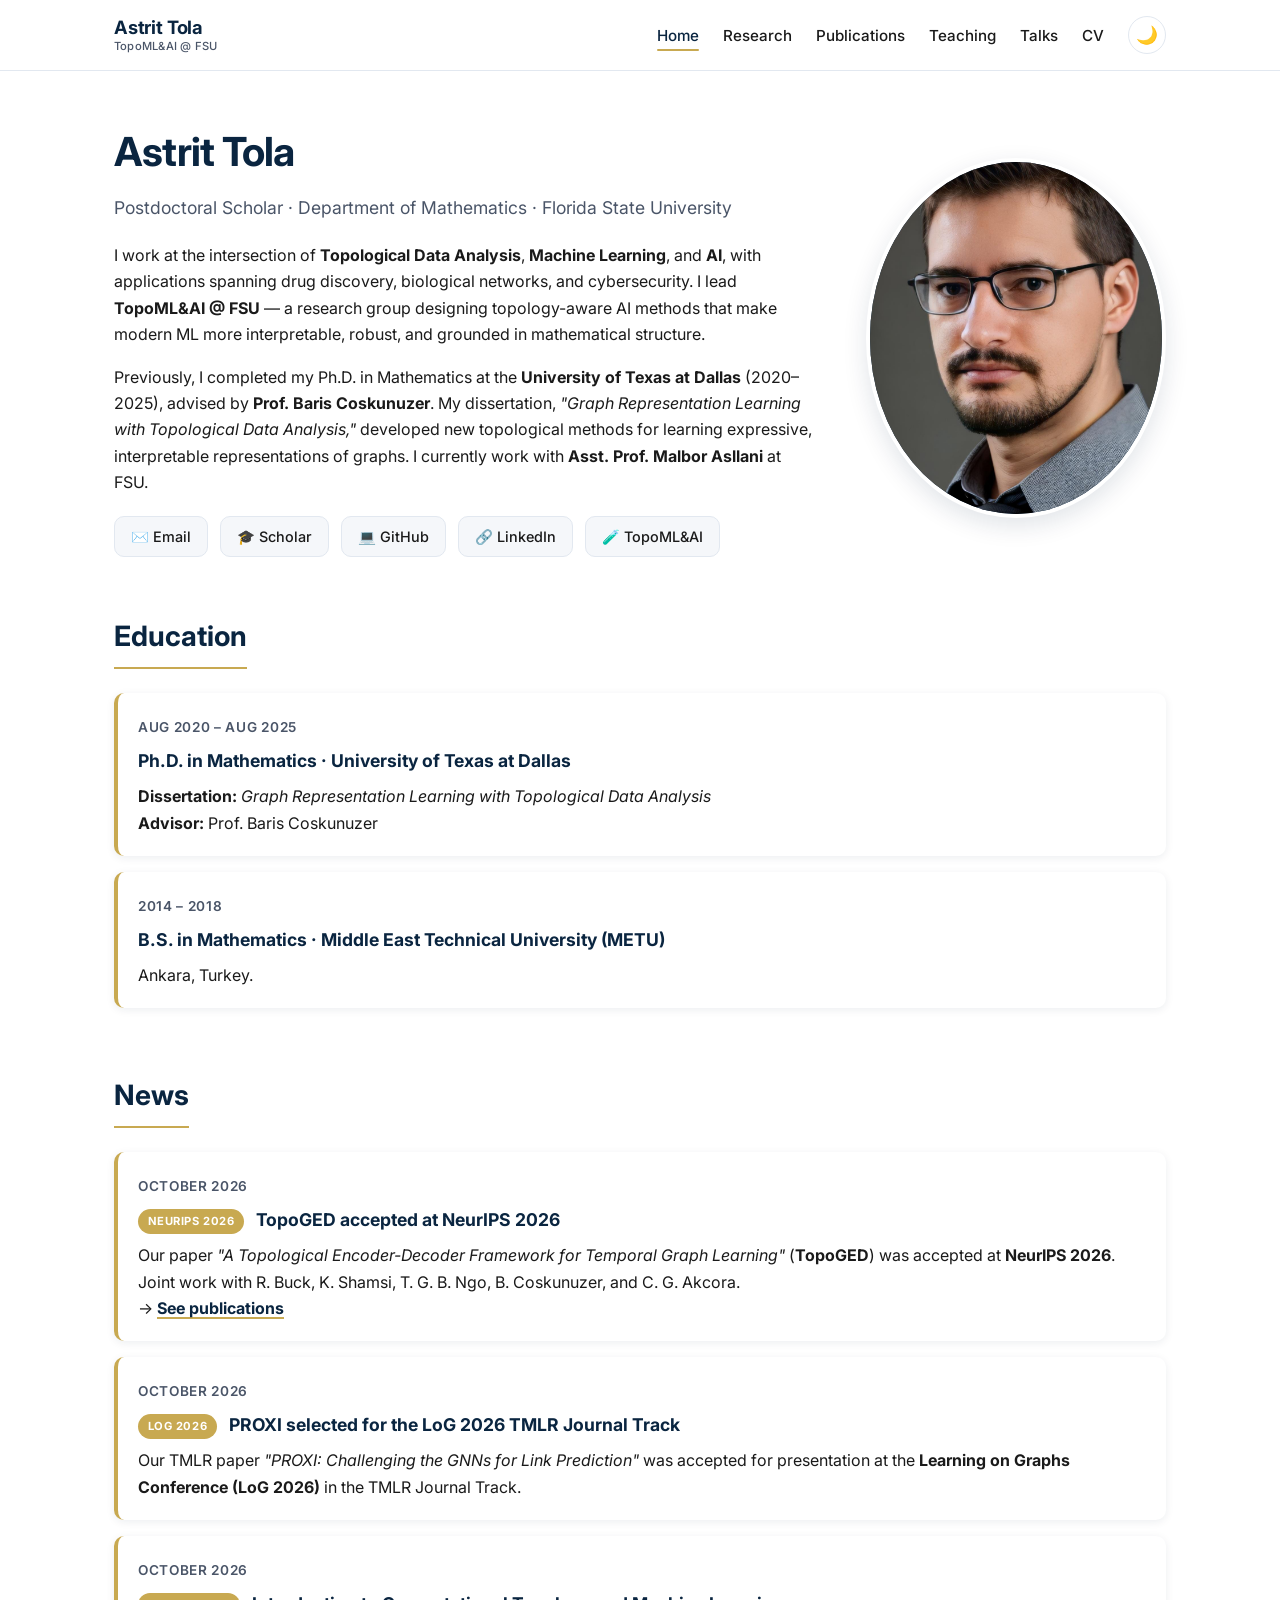
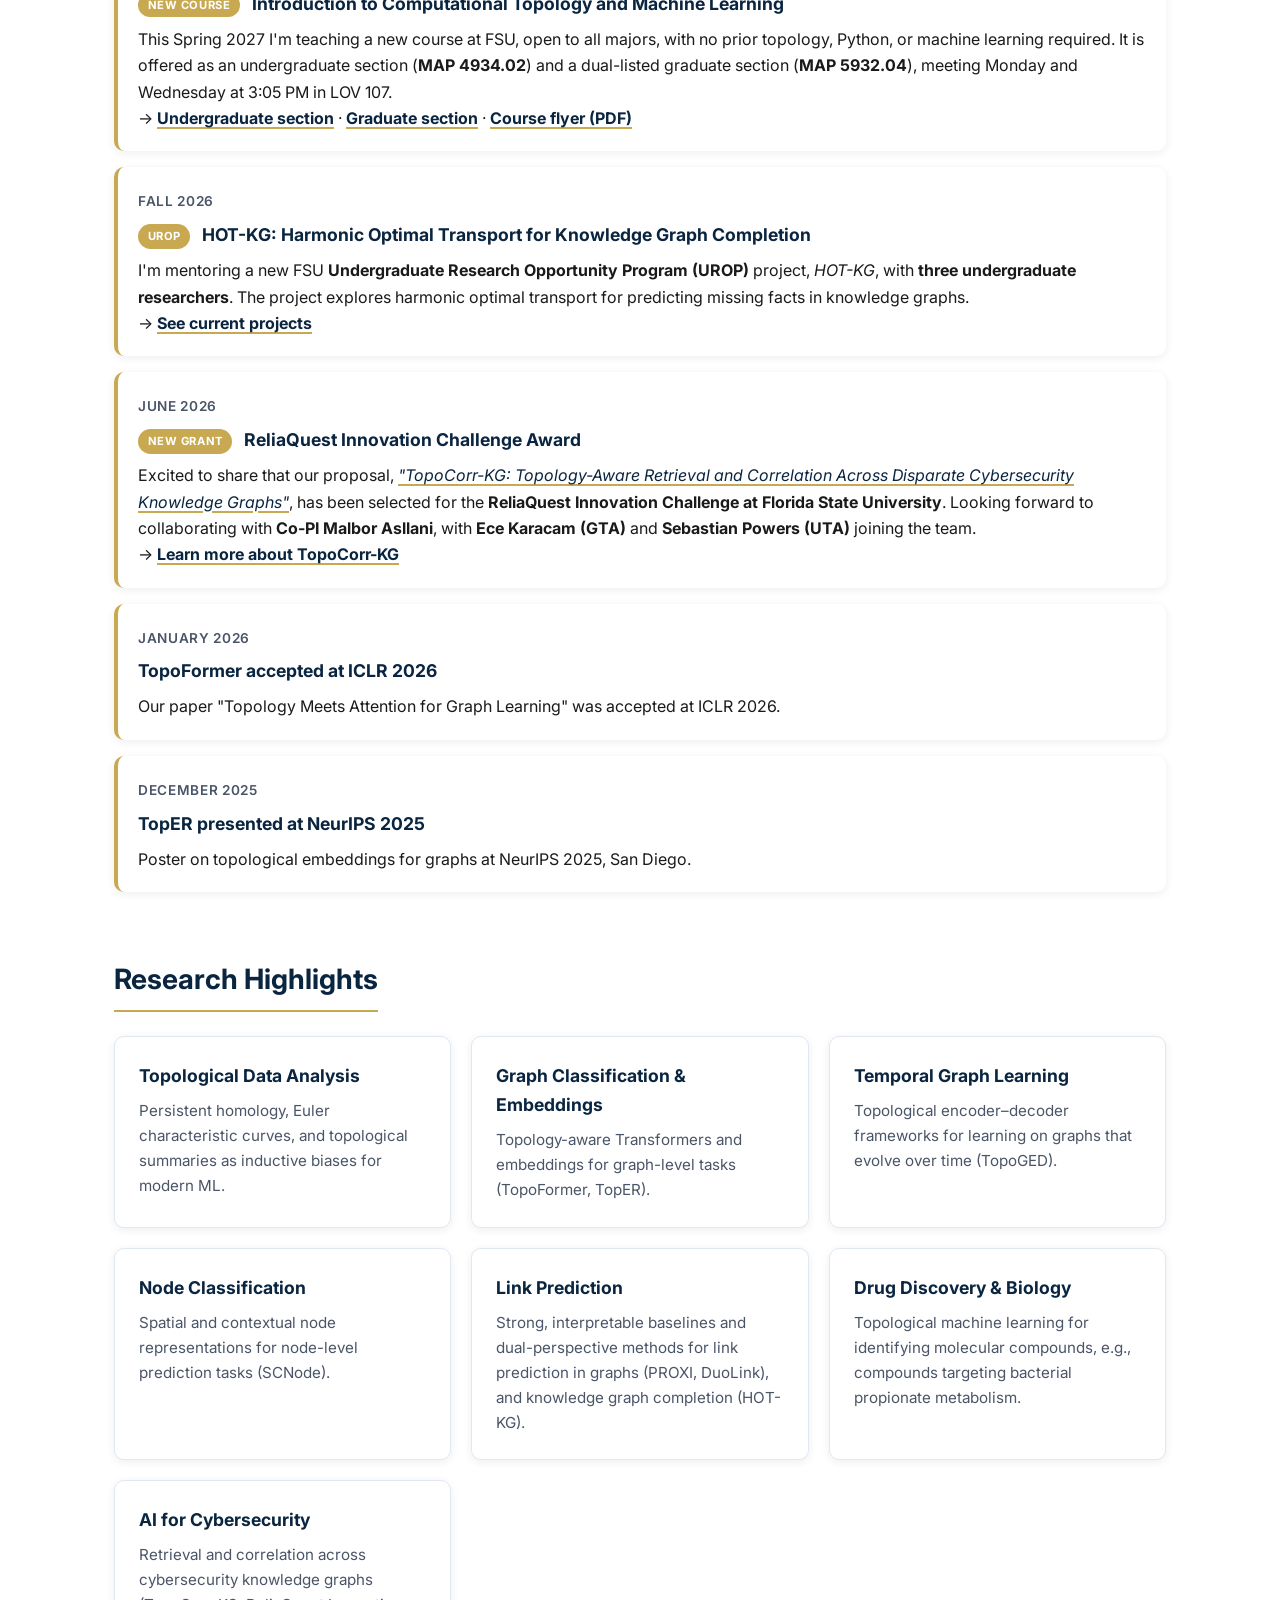
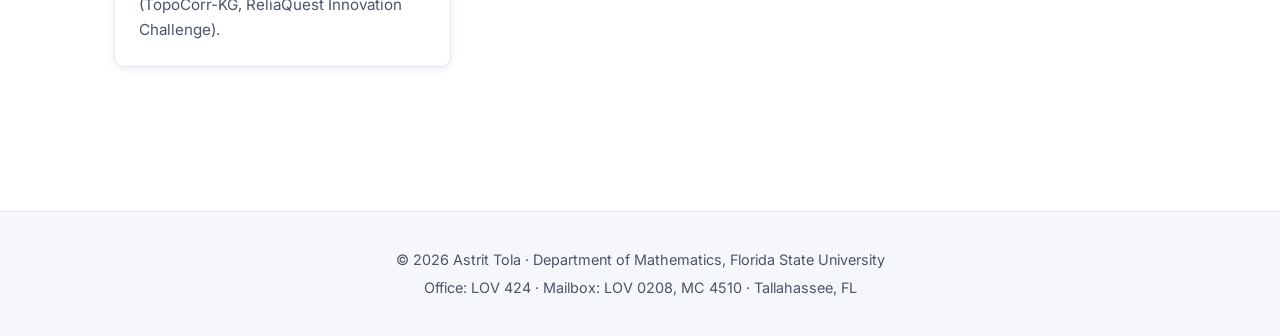
==== commit b5b5864a: "Add files via upload" ====
--- a/index.html
+++ b/index.html
@@ -7,7 +7,7 @@
 <title>Astrit Tola | TopoML&amp;AI @ FSU</title>
 <meta name="description" content="Astrit Tola — Postdoctoral Scholar at Florida State University. Research at the intersection of Topological Data Analysis, Machine Learning, and AI.">
 
-<meta name="keywords" content="Astrit Tola, FSU, Florida State University, topological data analysis, graph machine learning, TDA, TopoML&amp;AI, postdoctoral scholar, mathematics, NeurIPS, ICLR, TopER, TopoFormer, TopoCorr-KG">
+<meta name="keywords" content="Astrit Tola, FSU, Florida State University, topological data analysis, graph machine learning, TDA, TopoML&amp;AI, postdoctoral scholar, mathematics, NeurIPS, ICLR, TopER, TopoFormer, TopoGED, TopoCorr-KG, HOT-KG, knowledge graph completion, optimal transport, UROP, temporal graph learning, computational topology course">
 <meta name="author" content="Astrit Tola">
 <meta name="robots" content="index, follow">
 <link rel="canonical" href="https://astrittola.github.io/">
@@ -47,9 +47,12 @@
 "knowsAbout": [
 "Topological Data Analysis",
 "Graph Machine Learning",
+"Temporal Graph Learning",
 "Persistent Homology",
 "Artificial Intelligence",
-"Cybersecurity Knowledge Graphs"
+"Cybersecurity Knowledge Graphs",
+"Knowledge Graph Completion",
+"Optimal Transport"
 ]
 }
 </script>
@@ -115,6 +118,29 @@
 <section>
   <h2 class="section-title">News</h2>
   <div class="news-item">
+    <span class="news-date">October 2026</span>
+    <h3><span class="news-badge">NeurIPS 2026</span> TopoGED accepted at NeurIPS 2026</h3>
+    <p>Our paper <em>"A Topological Encoder-Decoder Framework for Temporal Graph Learning"</em> (<strong>TopoGED</strong>) was accepted at <strong>NeurIPS 2026</strong>. Joint work with R. Buck, K. Shamsi, T. G. B. Ngo, B. Coskunuzer, and C. G. Akcora.</p>
+    <p>→ <a href="publications.html"><strong>See publications</strong></a></p>
+  </div>
+  <div class="news-item">
+    <span class="news-date">October 2026</span>
+    <h3><span class="news-badge">LoG 2026</span> PROXI selected for the LoG 2026 TMLR Journal Track</h3>
+    <p>Our TMLR paper <em>"PROXI: Challenging the GNNs for Link Prediction"</em> was accepted for presentation at the <strong>Learning on Graphs Conference (LoG 2026)</strong> in the TMLR Journal Track.</p>
+  </div>
+  <div class="news-item">
+    <span class="news-date">October 2026</span>
+    <h3><span class="news-badge">New Course</span> Introduction to Computational Topology and Machine Learning</h3>
+    <p>This Spring 2027 I'm teaching a new course at FSU, open to all majors, with no prior topology, Python, or machine learning required. It is offered as an undergraduate section (<strong>MAP 4934.02</strong>) and a dual-listed graduate section (<strong>MAP 5932.04</strong>), meeting Monday and Wednesday at 3:05 PM in LOV 107.</p>
+    <p>→ <a href="ctml-undergrad.html"><strong>Undergraduate section</strong></a> · <a href="ctml-grad.html"><strong>Graduate section</strong></a> · <a href="assets/courses/ctml-flyer.pdf" download><strong>Course flyer (PDF)</strong></a></p>
+  </div>
+  <div class="news-item">
+    <span class="news-date">Fall 2026</span>
+    <h3><span class="news-badge">UROP</span> HOT-KG: Harmonic Optimal Transport for Knowledge Graph Completion</h3>
+    <p>I'm mentoring a new FSU <strong>Undergraduate Research Opportunity Program (UROP)</strong> project, <em>HOT-KG</em>, with <strong>three undergraduate researchers</strong>. The project explores harmonic optimal transport for predicting missing facts in knowledge graphs.</p>
+    <p>→ <a href="research.html"><strong>See current projects</strong></a></p>
+  </div>
+  <div class="news-item">
     <span class="news-date">June 2026</span>
     <h3><span class="news-badge">New Grant</span> ReliaQuest Innovation Challenge Award</h3>
     <p>Excited to share that our proposal, <a href="topocorr-kg.html"><em>"TopoCorr-KG: Topology-Aware Retrieval and Correlation Across Disparate Cybersecurity Knowledge Graphs"</em></a>, has been selected for the <strong>ReliaQuest Innovation Challenge at Florida State University</strong>. Looking forward to collaborating with <strong>Co-PI Malbor Asllani</strong>, with <strong>Ece Karacam (GTA)</strong> and <strong>Sebastian Powers (UTA)</strong> joining the team.</p>
@@ -137,8 +163,9 @@
   <div class="card-grid">
     <div class="card"><h3>Topological Data Analysis</h3><p>Persistent homology, Euler characteristic curves, and topological summaries as inductive biases for modern ML.</p></div>
     <div class="card"><h3>Graph Classification &amp; Embeddings</h3><p>Topology-aware Transformers and embeddings for graph-level tasks (TopoFormer, TopER).</p></div>
+    <div class="card"><h3>Temporal Graph Learning</h3><p>Topological encoder–decoder frameworks for learning on graphs that evolve over time (TopoGED).</p></div>
     <div class="card"><h3>Node Classification</h3><p>Spatial and contextual node representations for node-level prediction tasks (SCNode).</p></div>
-    <div class="card"><h3>Link Prediction</h3><p>Strong, interpretable baselines and dual-perspective methods for link prediction in graphs (PROXI, DuoLink).</p></div>
+    <div class="card"><h3>Link Prediction</h3><p>Strong, interpretable baselines and dual-perspective methods for link prediction in graphs (PROXI, DuoLink), and knowledge graph completion (HOT-KG).</p></div>
     <div class="card"><h3>Drug Discovery &amp; Biology</h3><p>Topological machine learning for identifying molecular compounds, e.g., compounds targeting bacterial propionate metabolism.</p></div>
     <div class="card"><h3>AI for Cybersecurity</h3><p>Retrieval and correlation across cybersecurity knowledge graphs (TopoCorr-KG, ReliaQuest Innovation Challenge).</p></div>
   </div>
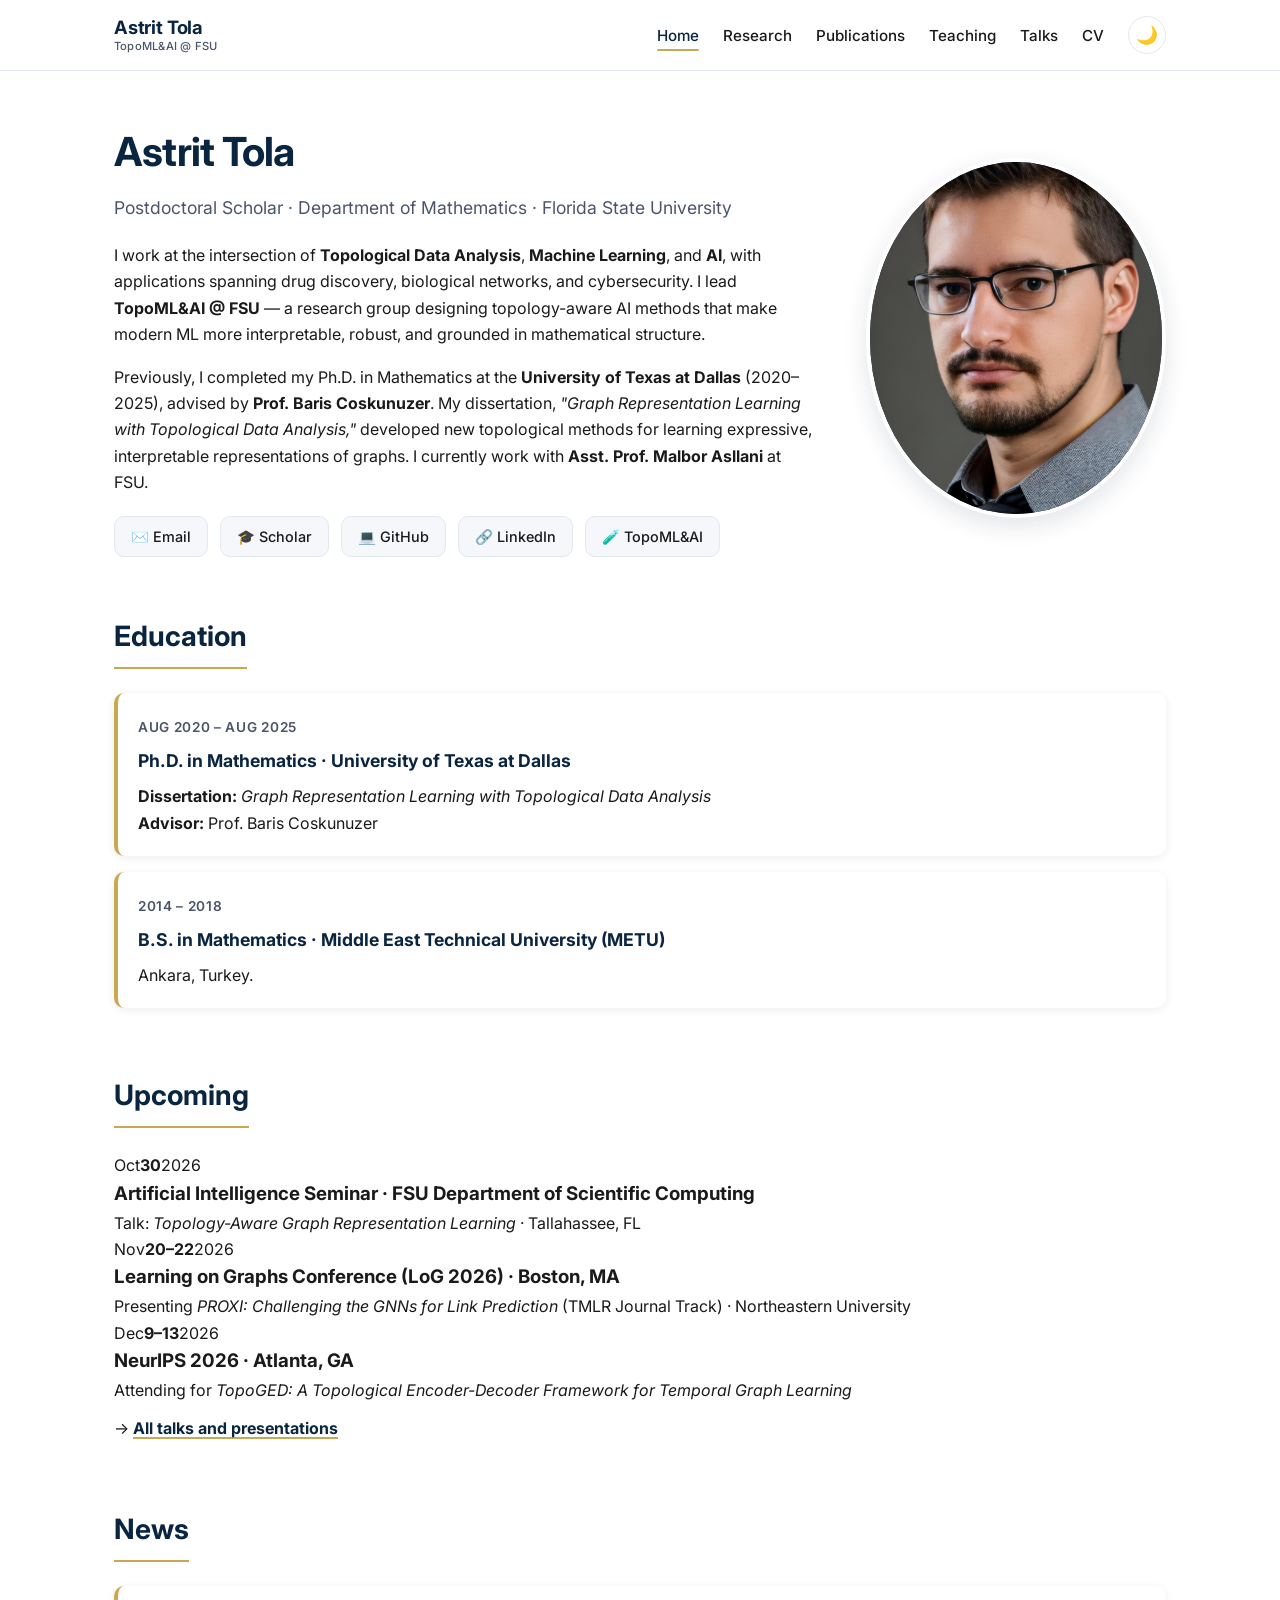
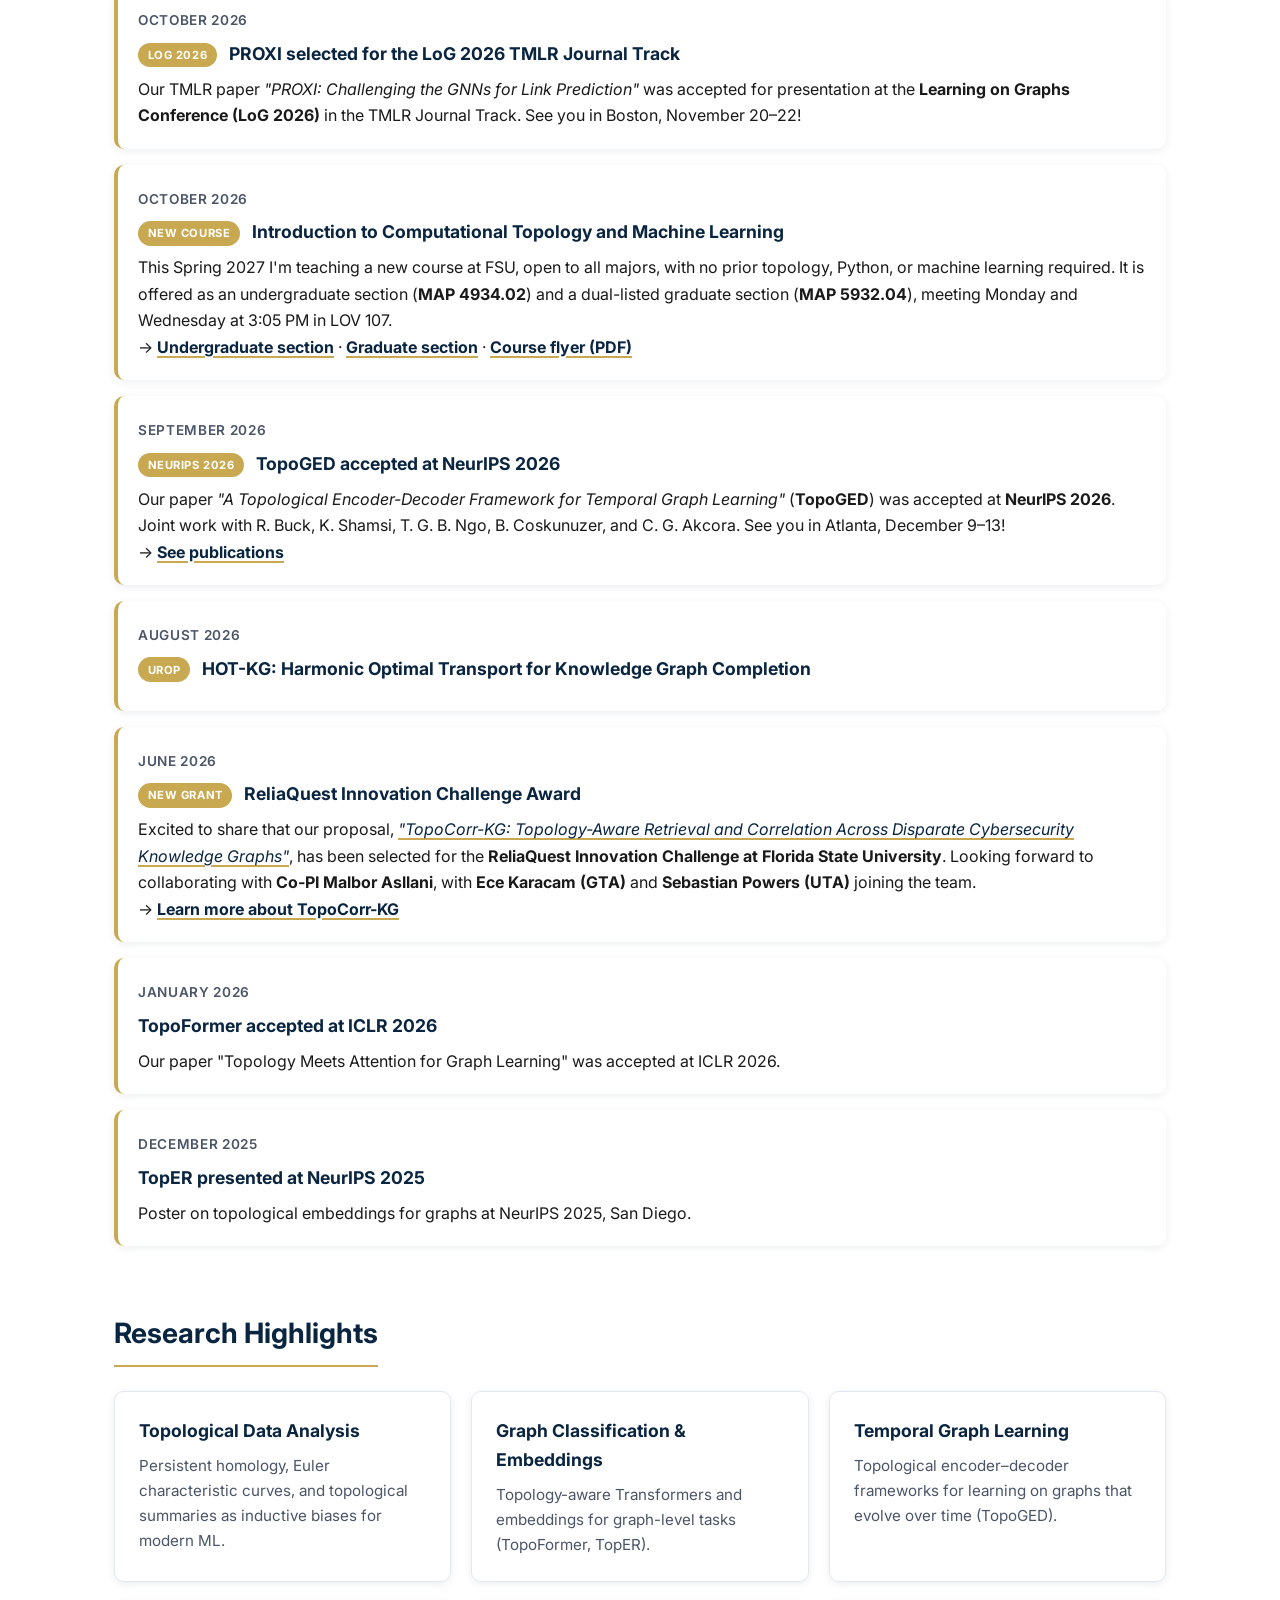
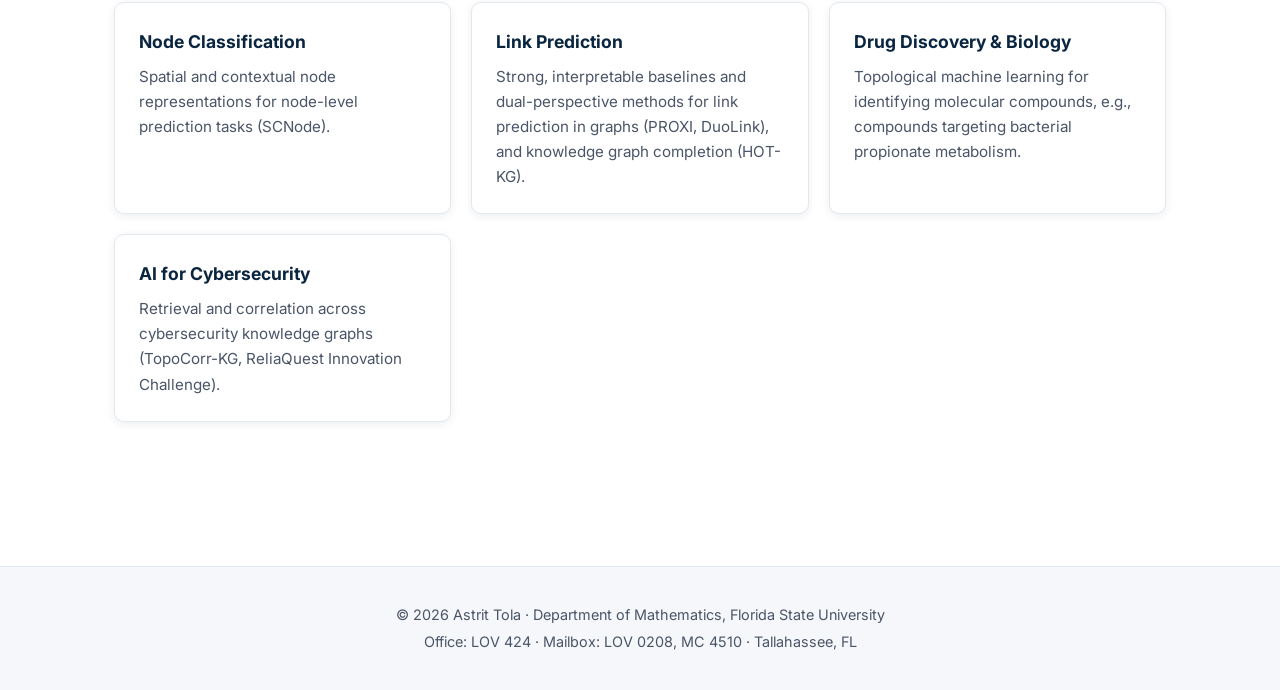
==== commit 7b8aba8e: "Add files via upload" ====
--- a/index.html
+++ b/index.html
@@ -116,17 +116,30 @@
 </section>
 
 <section>
+  <h2 class="section-title">Upcoming</h2>
+  <div class="upcoming-list">
+    <div class="upcoming-item">
+      <div class="upcoming-date"><span>Oct</span><strong>30</strong><span>2026</span></div>
+      <div><h3>Artificial Intelligence Seminar · FSU Department of Scientific Computing</h3><p>Talk: <em>Topology-Aware Graph Representation Learning</em> · Tallahassee, FL</p></div>
+    </div>
+    <div class="upcoming-item">
+      <div class="upcoming-date"><span>Nov</span><strong>20–22</strong><span>2026</span></div>
+      <div><h3>Learning on Graphs Conference (LoG 2026) · Boston, MA</h3><p>Presenting <em>PROXI: Challenging the GNNs for Link Prediction</em> (TMLR Journal Track) · Northeastern University</p></div>
+    </div>
+    <div class="upcoming-item">
+      <div class="upcoming-date"><span>Dec</span><strong>9–13</strong><span>2026</span></div>
+      <div><h3>NeurIPS 2026 · Atlanta, GA</h3><p>Attending for <em>TopoGED: A Topological Encoder-Decoder Framework for Temporal Graph Learning</em></p></div>
+    </div>
+  </div>
+  <p style="margin-top:.75rem;">→ <a href="talks.html"><strong>All talks and presentations</strong></a></p>
+</section>
+
+<section>
   <h2 class="section-title">News</h2>
-  <div class="news-item">
-    <span class="news-date">October 2026</span>
-    <h3><span class="news-badge">NeurIPS 2026</span> TopoGED accepted at NeurIPS 2026</h3>
-    <p>Our paper <em>"A Topological Encoder-Decoder Framework for Temporal Graph Learning"</em> (<strong>TopoGED</strong>) was accepted at <strong>NeurIPS 2026</strong>. Joint work with R. Buck, K. Shamsi, T. G. B. Ngo, B. Coskunuzer, and C. G. Akcora.</p>
-    <p>→ <a href="publications.html"><strong>See publications</strong></a></p>
-  </div>
   <div class="news-item">
     <span class="news-date">October 2026</span>
     <h3><span class="news-badge">LoG 2026</span> PROXI selected for the LoG 2026 TMLR Journal Track</h3>
-    <p>Our TMLR paper <em>"PROXI: Challenging the GNNs for Link Prediction"</em> was accepted for presentation at the <strong>Learning on Graphs Conference (LoG 2026)</strong> in the TMLR Journal Track.</p>
+    <p>Our TMLR paper <em>"PROXI: Challenging the GNNs for Link Prediction"</em> was accepted for presentation at the <strong>Learning on Graphs Conference (LoG 2026)</strong> in the TMLR Journal Track. See you in Boston, November 20–22!</p>
   </div>
   <div class="news-item">
     <span class="news-date">October 2026</span>
@@ -135,10 +148,14 @@
     <p>→ <a href="ctml-undergrad.html"><strong>Undergraduate section</strong></a> · <a href="ctml-grad.html"><strong>Graduate section</strong></a> · <a href="assets/courses/ctml-flyer.pdf" download><strong>Course flyer (PDF)</strong></a></p>
   </div>
   <div class="news-item">
-    <span class="news-date">Fall 2026</span>
+    <span class="news-date">September 2026</span>
+    <h3><span class="news-badge">NeurIPS 2026</span> TopoGED accepted at NeurIPS 2026</h3>
+    <p>Our paper <em>"A Topological Encoder-Decoder Framework for Temporal Graph Learning"</em> (<strong>TopoGED</strong>) was accepted at <strong>NeurIPS 2026</strong>. Joint work with R. Buck, K. Shamsi, T. G. B. Ngo, B. Coskunuzer, and C. G. Akcora. See you in Atlanta, December 9–13!</p>
+    <p>→ <a href="publications.html"><strong>See publications</strong></a></p>
+  </div>
+  <div class="news-item">
+    <span class="news-date">August 2026</span>
     <h3><span class="news-badge">UROP</span> HOT-KG: Harmonic Optimal Transport for Knowledge Graph Completion</h3>
-    <p>I'm mentoring a new FSU <strong>Undergraduate Research Opportunity Program (UROP)</strong> project, <em>HOT-KG</em>, with <strong>three undergraduate researchers</strong>. The project explores harmonic optimal transport for predicting missing facts in knowledge graphs.</p>
-    <p>→ <a href="research.html"><strong>See current projects</strong></a></p>
   </div>
   <div class="news-item">
     <span class="news-date">June 2026</span>
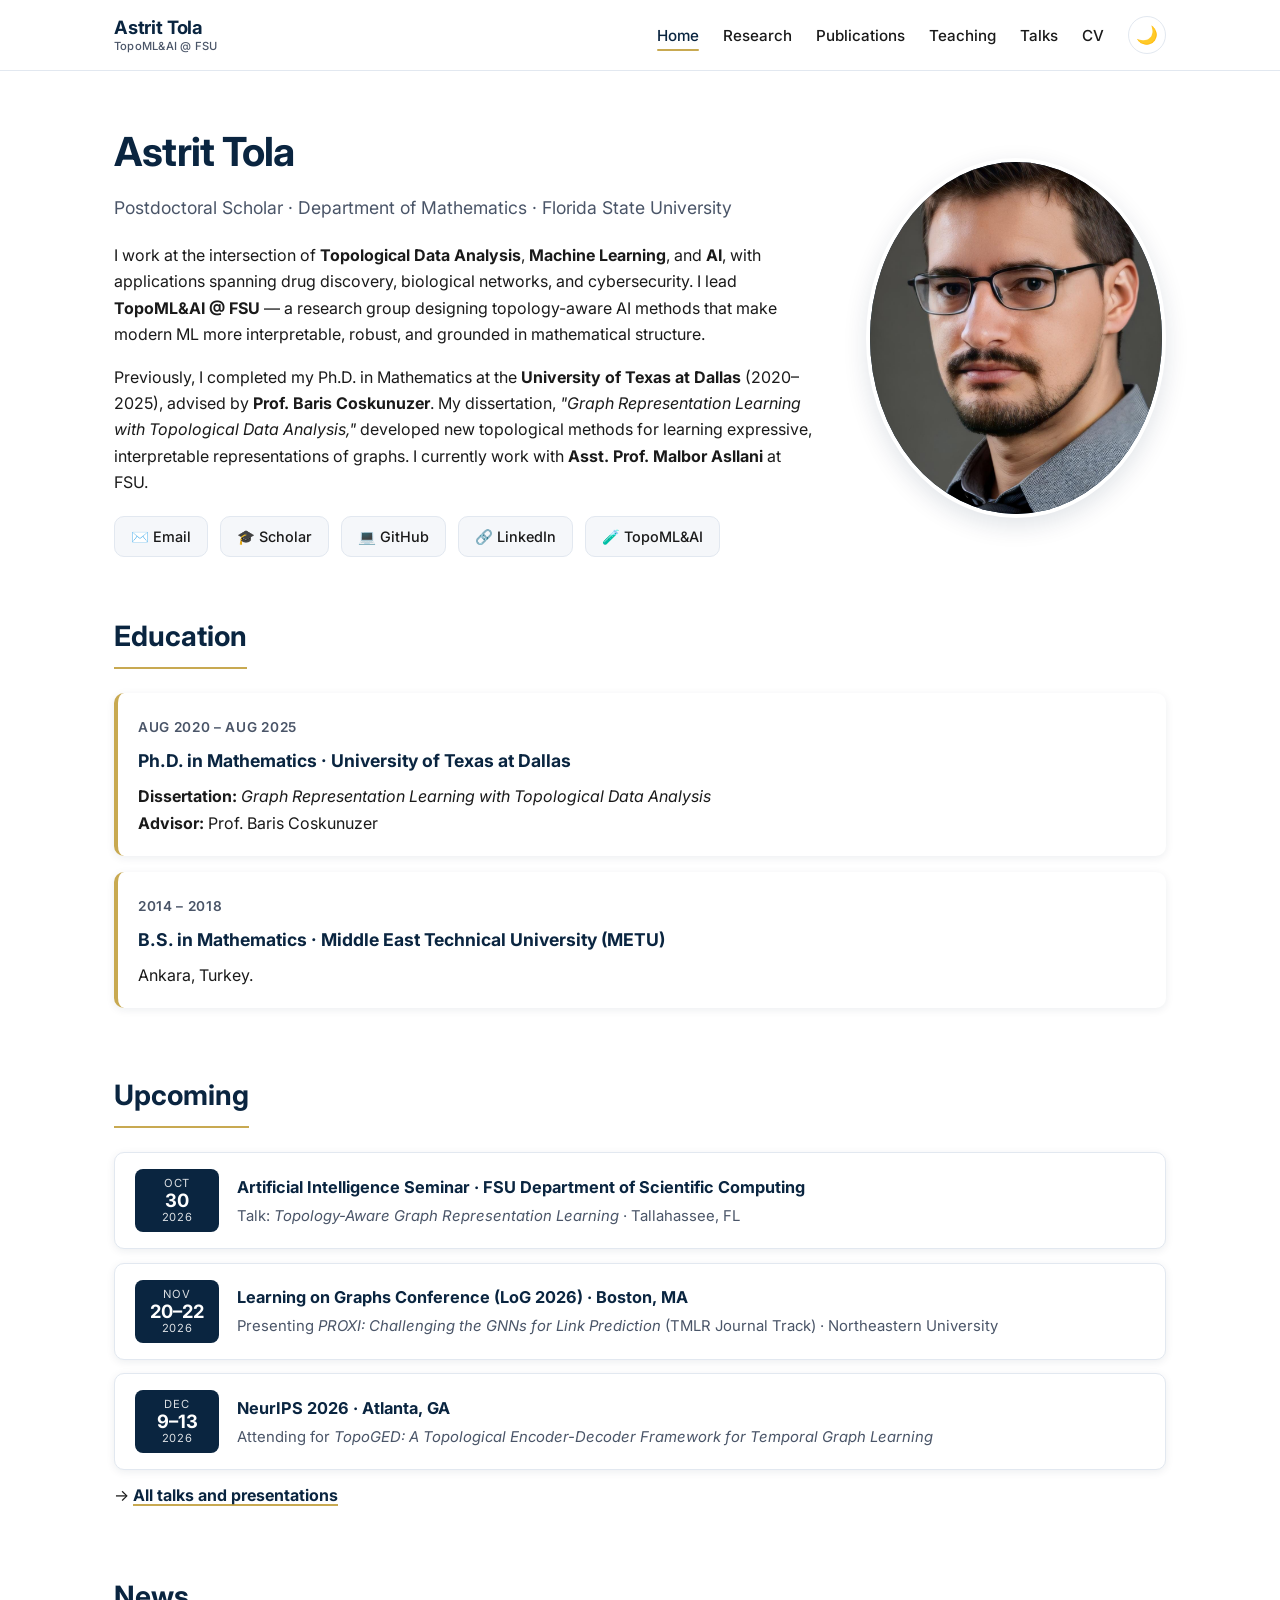
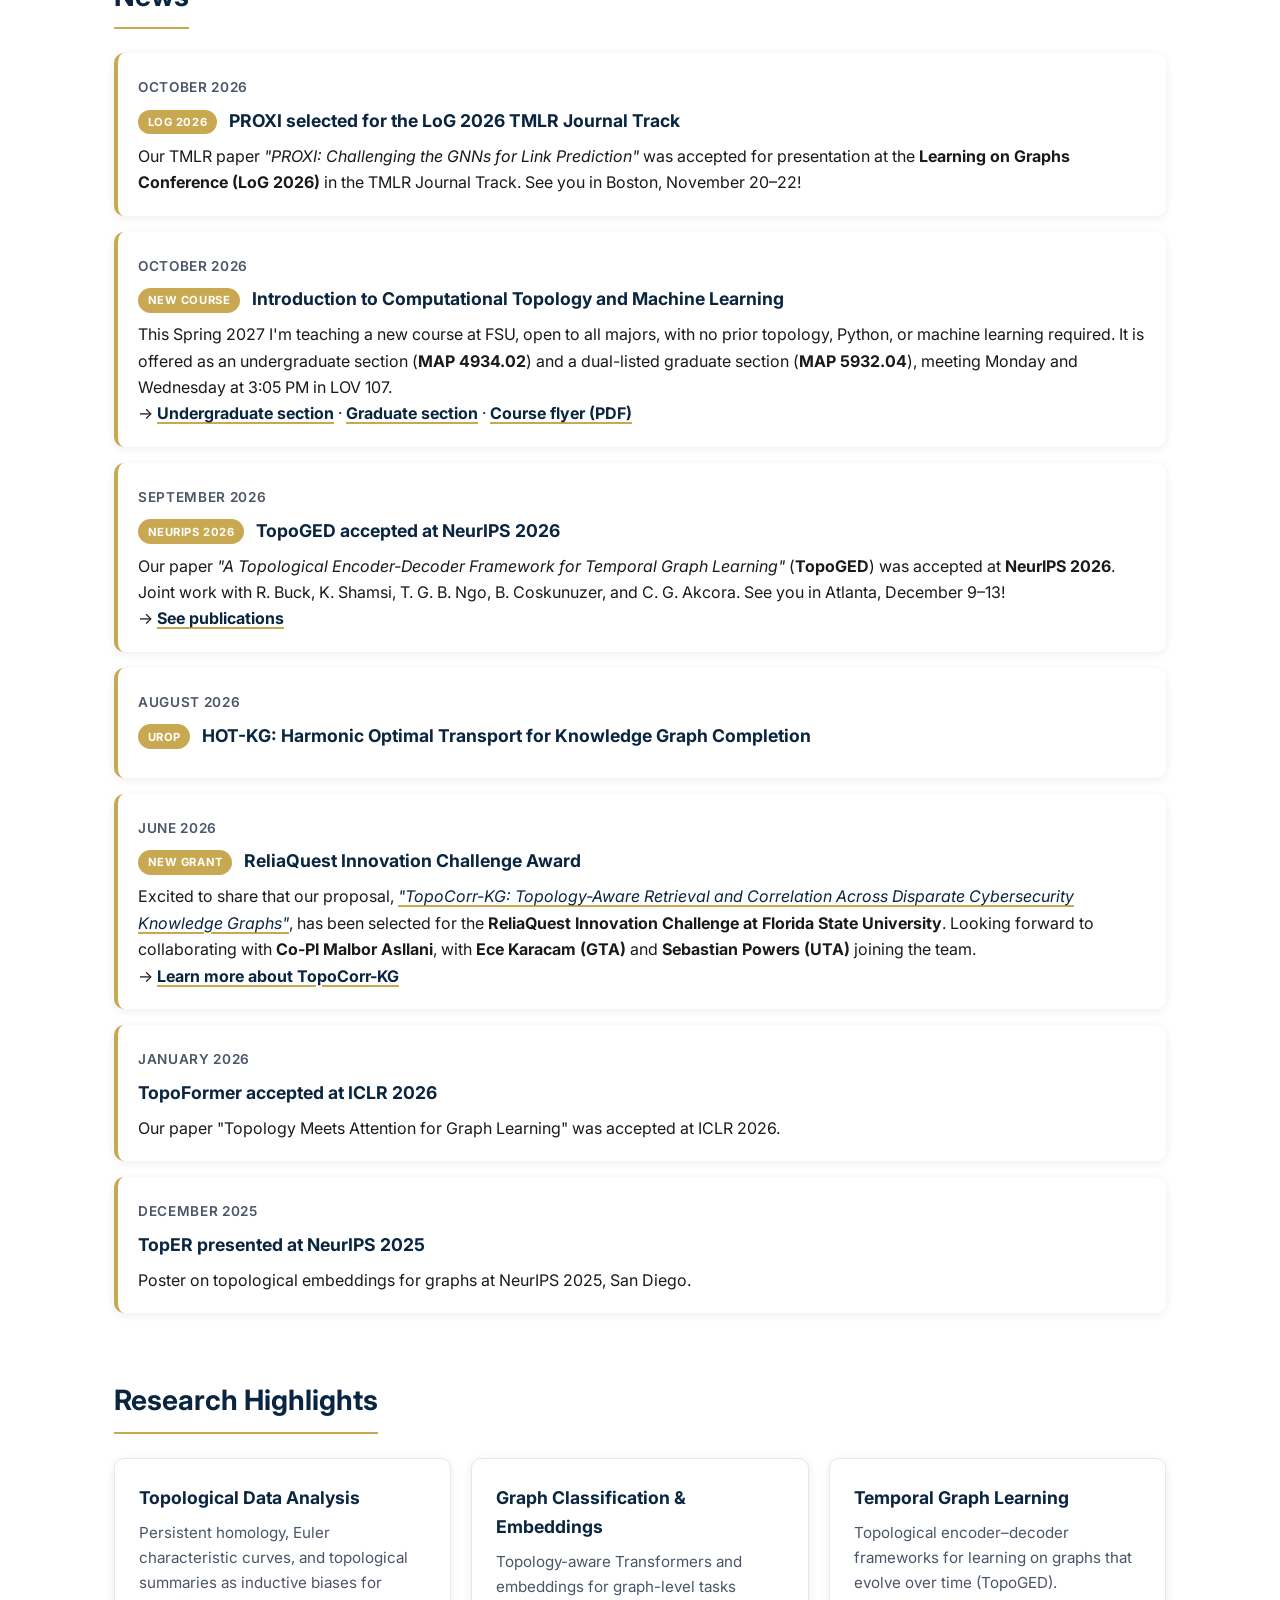
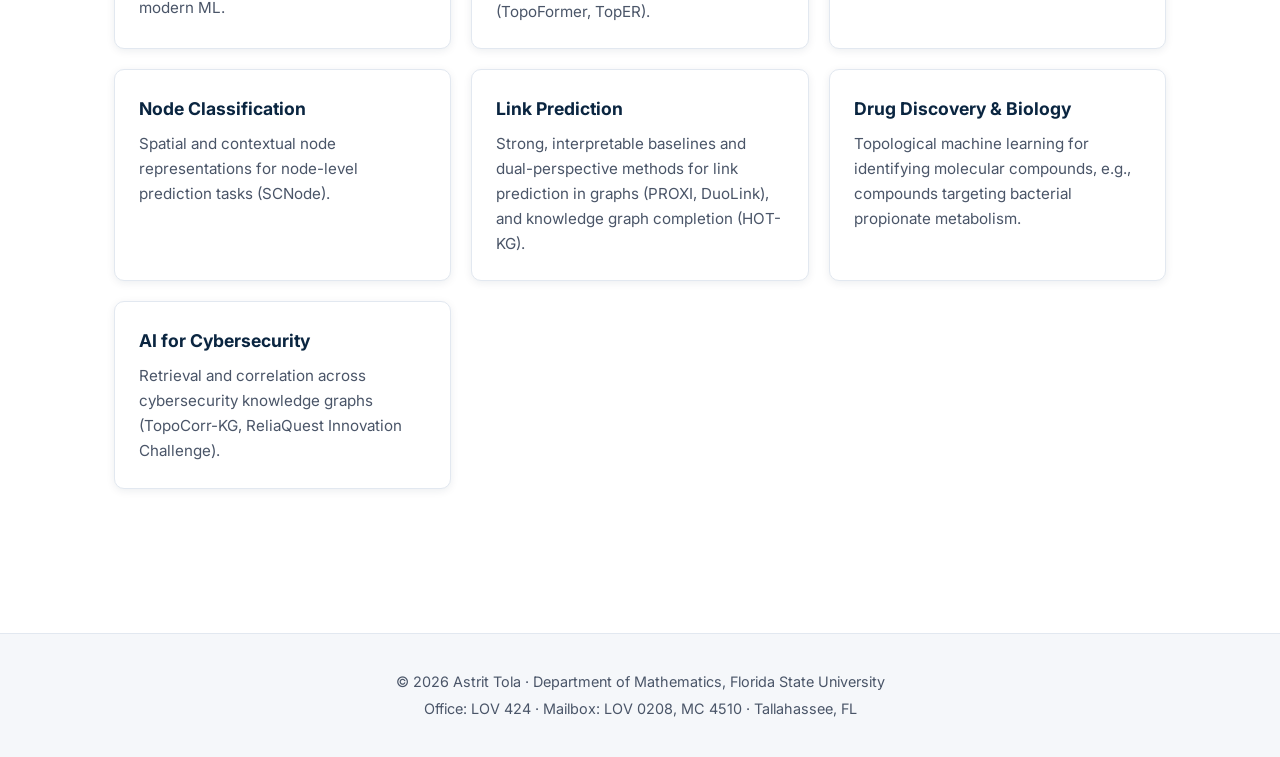
==== commit 4eb056ec: "Add files via upload" ====
--- a/index.html
+++ b/index.html
@@ -61,6 +61,54 @@
 <link rel="preconnect" href="https://fonts.gstatic.com" crossorigin>
 <link href="https://fonts.googleapis.com/css2?family=Inter:wght@400;500;600;700&amp;display=swap" rel="stylesheet">
 <link rel="stylesheet" href="assets/css/style.css">
+<style>
+/* ===== Upcoming events ===== */
+.upcoming-list { display: grid; gap: 0.85rem; }
+.upcoming-item {
+  display: grid;
+  grid-template-columns: 84px 1fr;
+  gap: 1.1rem;
+  align-items: center;
+  padding: 1rem 1.25rem;
+  background: var(--card-bg);
+  border: 1px solid var(--border);
+  border-radius: var(--radius);
+  box-shadow: var(--shadow);
+}
+.upcoming-date {
+  display: flex;
+  flex-direction: column;
+  align-items: center;
+  justify-content: center;
+  padding: 0.5rem 0.25rem;
+  border-radius: 8px;
+  background: var(--primary);
+  color: #fff;
+  line-height: 1.15;
+  text-align: center;
+}
+.upcoming-date span { font-size: 0.7rem; text-transform: uppercase; letter-spacing: 0.06em; opacity: 0.85; }
+.upcoming-date strong { font-size: 1.15rem; white-space: nowrap; }
+.upcoming-item h3 { color: var(--primary); font-size: 1.02rem; margin-bottom: 0.2rem; }
+.upcoming-item p { color: var(--text-soft); font-size: 0.93rem; }
+.talk-status {
+  display: inline-block;
+  font-size: 0.7rem;
+  font-weight: 700;
+  text-transform: uppercase;
+  letter-spacing: 0.05em;
+  padding: 0.15rem 0.55rem;
+  border-radius: 999px;
+  background: var(--accent);
+  color: #fff;
+  margin-right: 0.4rem;
+  vertical-align: middle;
+}
+@media (max-width: 500px) {
+  .upcoming-item { grid-template-columns: 68px 1fr; gap: 0.8rem; padding: 0.85rem; align-items: start; }
+  .upcoming-date strong { font-size: 0.95rem; }
+}
+</style>
 </head>
 <body>
 
--- a/assets/css/style.css
+++ b/assets/css/style.css
@@ -285,6 +285,53 @@
   vertical-align: middle;
 }
 
+/* ===== Upcoming events ===== */
+.upcoming-list { display: grid; gap: 0.85rem; }
+.upcoming-item {
+  display: grid;
+  grid-template-columns: 84px 1fr;
+  gap: 1.1rem;
+  align-items: center;
+  padding: 1rem 1.25rem;
+  background: var(--card-bg);
+  border: 1px solid var(--border);
+  border-radius: var(--radius);
+  box-shadow: var(--shadow);
+}
+.upcoming-date {
+  display: flex;
+  flex-direction: column;
+  align-items: center;
+  justify-content: center;
+  padding: 0.5rem 0.25rem;
+  border-radius: 8px;
+  background: var(--primary);
+  color: #fff;
+  line-height: 1.15;
+  text-align: center;
+}
+.upcoming-date span { font-size: 0.7rem; text-transform: uppercase; letter-spacing: 0.06em; opacity: 0.85; }
+.upcoming-date strong { font-size: 1.15rem; white-space: nowrap; }
+.upcoming-item h3 { color: var(--primary); font-size: 1.02rem; margin-bottom: 0.2rem; }
+.upcoming-item p { color: var(--text-soft); font-size: 0.93rem; }
+.talk-status {
+  display: inline-block;
+  font-size: 0.7rem;
+  font-weight: 700;
+  text-transform: uppercase;
+  letter-spacing: 0.05em;
+  padding: 0.15rem 0.55rem;
+  border-radius: 999px;
+  background: var(--accent);
+  color: #fff;
+  margin-right: 0.4rem;
+  vertical-align: middle;
+}
+@media (max-width: 500px) {
+  .upcoming-item { grid-template-columns: 68px 1fr; gap: 0.8rem; padding: 0.85rem; align-items: start; }
+  .upcoming-date strong { font-size: 0.95rem; }
+}
+
 /* ===== Cards ===== */
 .card-grid {
   display: grid;
@@ -388,6 +435,84 @@
   margin-top: 1.5rem;
   background: var(--bg-soft);
 }
+
+/* ===== Course pages ===== */
+.page-hero {
+  background: var(--bg-soft);
+  border-radius: var(--radius);
+  padding: 2.5rem;
+  margin-bottom: 3rem;
+  border-left: 4px solid var(--accent);
+}
+.page-hero h1 {
+  font-size: 2.2rem;
+  color: var(--primary);
+  margin-bottom: 0.5rem;
+  letter-spacing: -0.01em;
+  line-height: 1.2;
+}
+.page-hero .lede { font-size: 1.1rem; color: var(--text-soft); margin-bottom: 1rem; font-style: italic; }
+.pill {
+  display: inline-block;
+  background: var(--accent);
+  color: #fff;
+  padding: 0.3rem 0.8rem;
+  border-radius: 999px;
+  font-size: 0.75rem;
+  font-weight: 700;
+  letter-spacing: 0.05em;
+  text-transform: uppercase;
+  margin: 0 0.4rem 1rem 0;
+}
+.pill.navy { background: var(--primary); }
+.section-switch { margin-top: 1rem; font-size: 0.95rem; }
+.info-table th { width: 30%; white-space: nowrap; }
+.info-table th, .info-table td { vertical-align: top; }
+.table-wrap { overflow-x: auto; }
+.schedule-table td:first-child { white-space: nowrap; font-weight: 600; color: var(--primary); }
+.schedule-table td:last-child { font-size: 0.9rem; color: var(--text-soft); }
+.schedule-table .part-row td {
+  background: var(--bg-soft);
+  color: var(--primary);
+  font-weight: 700;
+  font-size: 0.85rem;
+  text-transform: uppercase;
+  letter-spacing: 0.04em;
+}
+.schedule-table .topic { font-weight: 600; color: var(--text); display: block; }
+.schedule-table .lab { font-size: 0.88rem; color: var(--text-soft); }
+.prose-list { margin: 1rem 0 1rem 1.5rem; line-height: 1.85; }
+.prose-list li { margin-bottom: 0.35rem; }
+.flyer-block {
+  display: grid;
+  grid-template-columns: 280px 1fr;
+  gap: 2rem;
+  align-items: center;
+}
+.flyer-thumb { display: block; }
+.flyer-thumb img {
+  width: 100%;
+  height: auto;
+  border-radius: 6px;
+  border: 1px solid var(--border);
+  box-shadow: var(--shadow-lg);
+  transition: transform 0.2s;
+}
+.flyer-thumb:hover img { transform: translateY(-3px); }
+.course-feature { margin-bottom: 1.5rem; }
+.course-feature.with-flyer {
+  display: grid;
+  grid-template-columns: 1fr 170px;
+  gap: 1.5rem;
+  align-items: start;
+}
+@media (max-width: 700px) {
+  .flyer-block { grid-template-columns: 1fr; gap: 1.25rem; }
+  .flyer-thumb { max-width: 300px; margin: 0 auto; }
+  .course-feature.with-flyer { grid-template-columns: 1fr; }
+  .course-feature.with-flyer .flyer-thumb { max-width: 220px; margin: 0; }
+}
+.course-feature .btns { display: flex; gap: 0.75rem; flex-wrap: wrap; margin-top: 0.9rem; }
 
 /* ===== Footer ===== */
 footer {
@@ -425,5 +550,26 @@
 @media (max-width: 500px) {
   main { padding: 2rem 1rem 4rem; }
   .section-title { font-size: 1.4rem; }
+  .page-hero { padding: 1.5rem; }
+  .page-hero h1 { font-size: 1.7rem; }
+  .info-table th { white-space: normal; width: 38%; }
+  .schedule-table thead { display: none; }
+  .schedule-table, .schedule-table tbody { display: block; width: 100%; }
+  .schedule-table tr { display: block; border-bottom: 1px solid var(--border); padding: 0.6rem 0; }
+  .schedule-table td { display: block; border-bottom: none; padding: 0.2rem 1rem; }
+  .schedule-table td:last-child:empty { display: none; }
+  .schedule-table tr:not(.part-row) td:last-child:not(:empty)::before { content: '📌 '; }
+  .schedule-table .part-row { padding: 0; }
+  .schedule-table .part-row td { padding: 0.7rem 1rem; }
+  .compare-table thead { display: none; }
+  .compare-table, .compare-table tbody, .compare-table tr, .compare-table td { display: block; width: 100%; }
+  .compare-table tr { border-bottom: 1px solid var(--border); padding: 0.6rem 0; }
+  .compare-table td { border-bottom: none; padding: 0.25rem 1rem; font-size: 0.92rem; }
+  .compare-table td:first-child { color: var(--primary); }
+  .compare-table td[data-label]::before {
+    content: attr(data-label) ': ';
+    font-weight: 600;
+    color: var(--text-soft);
+  }
   .hero h1 { font-size: 1.7rem; }
 }
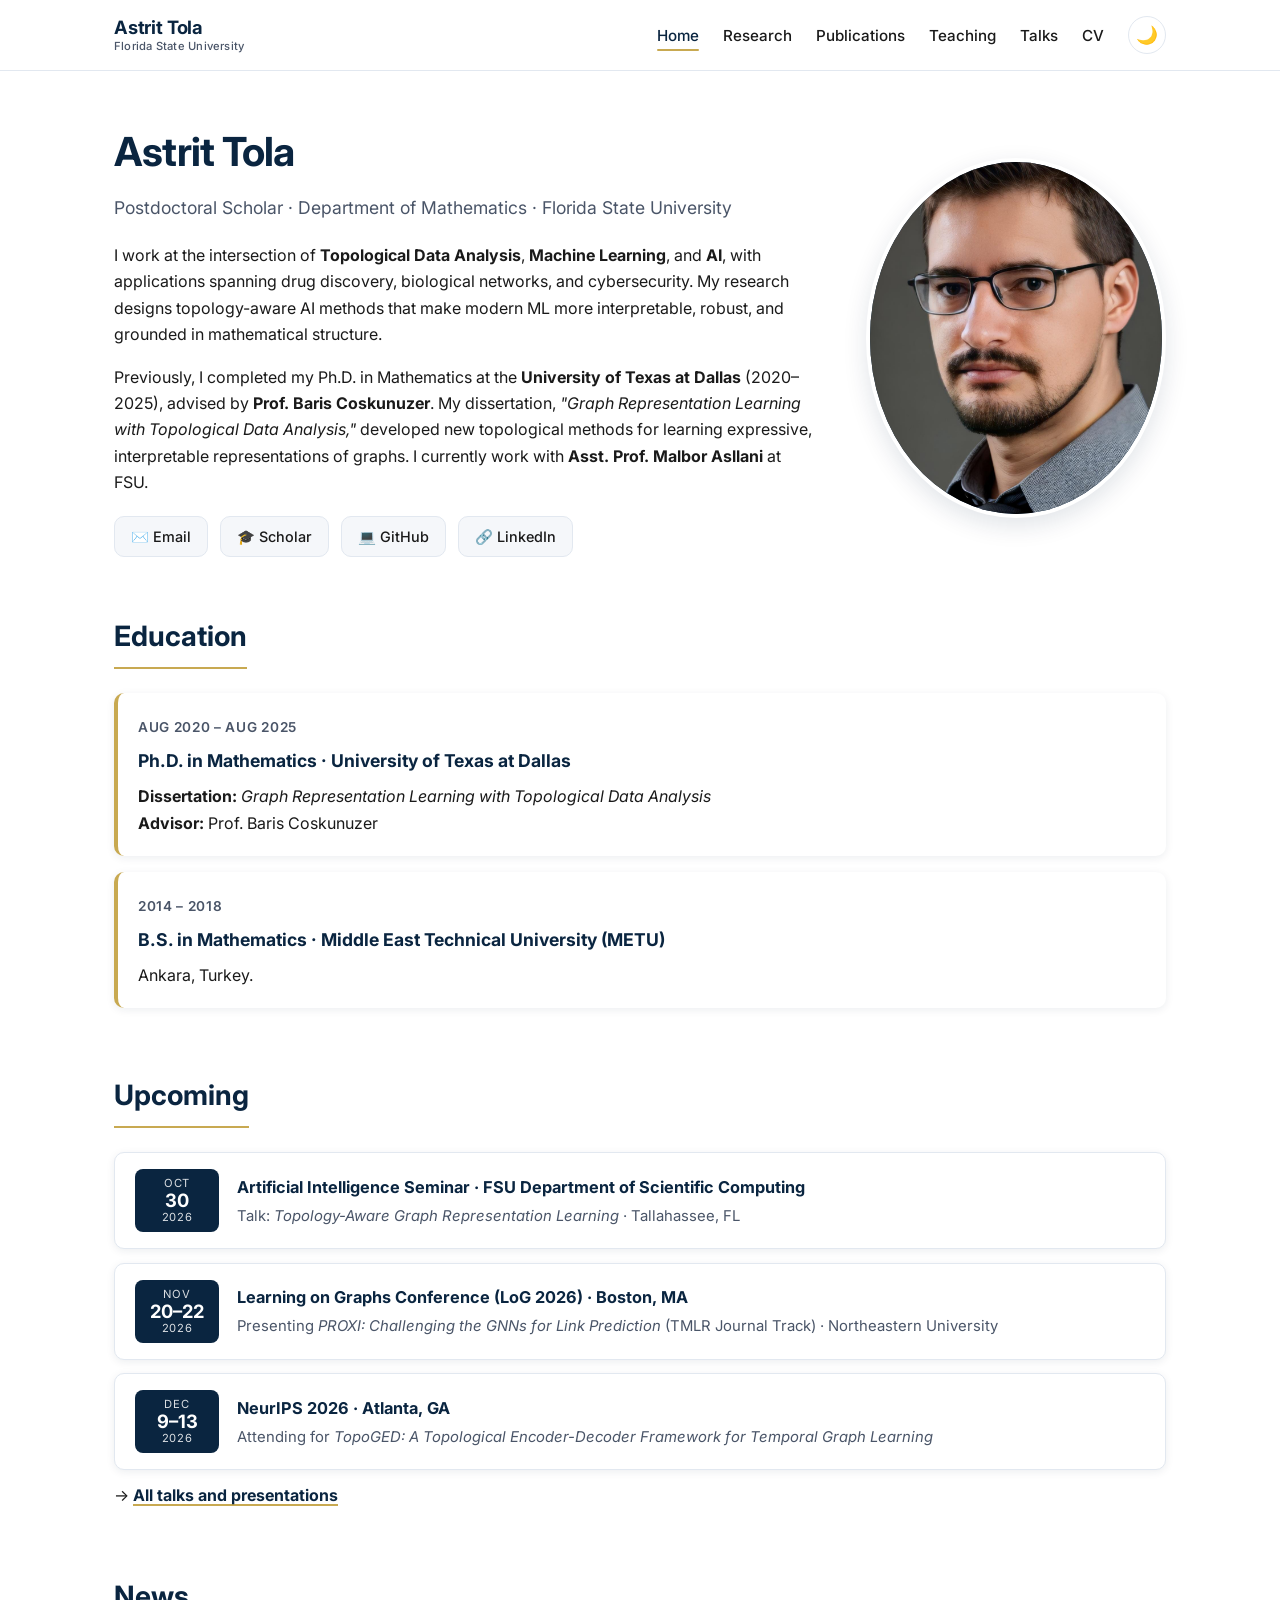
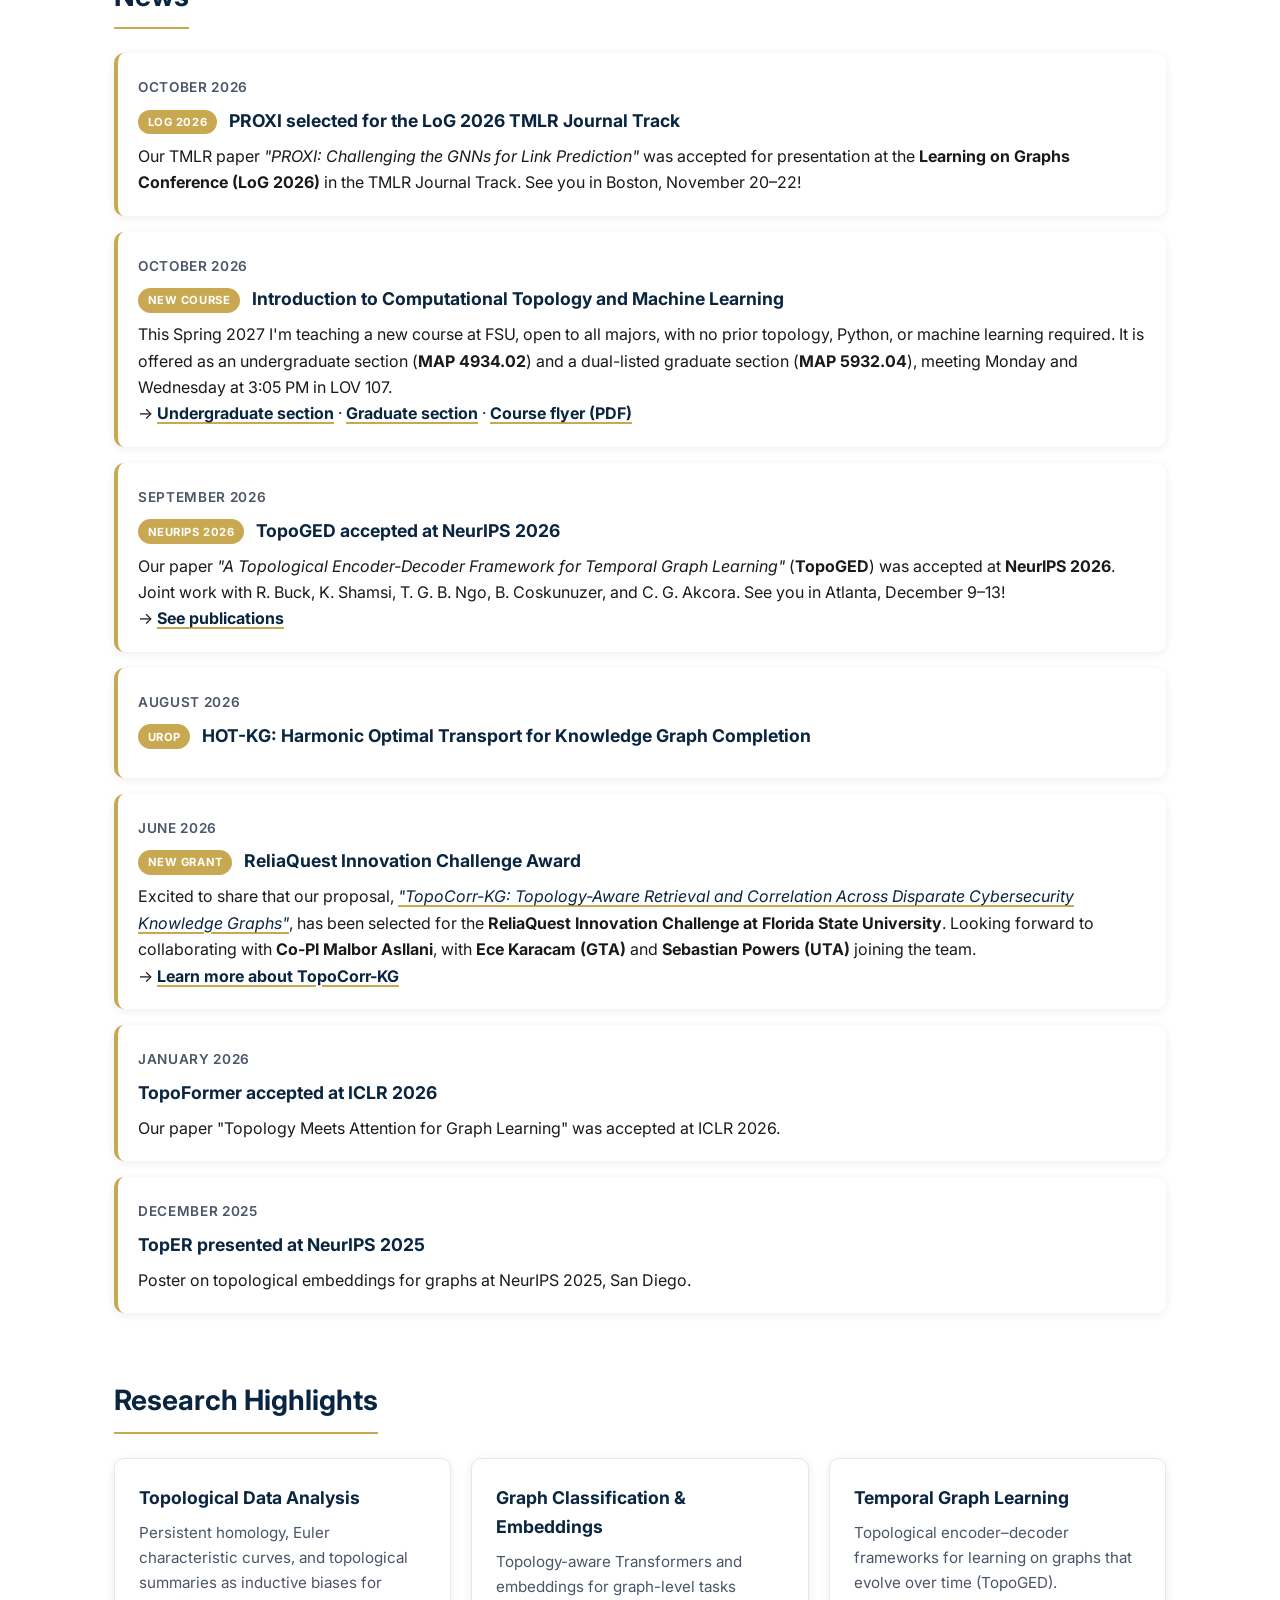
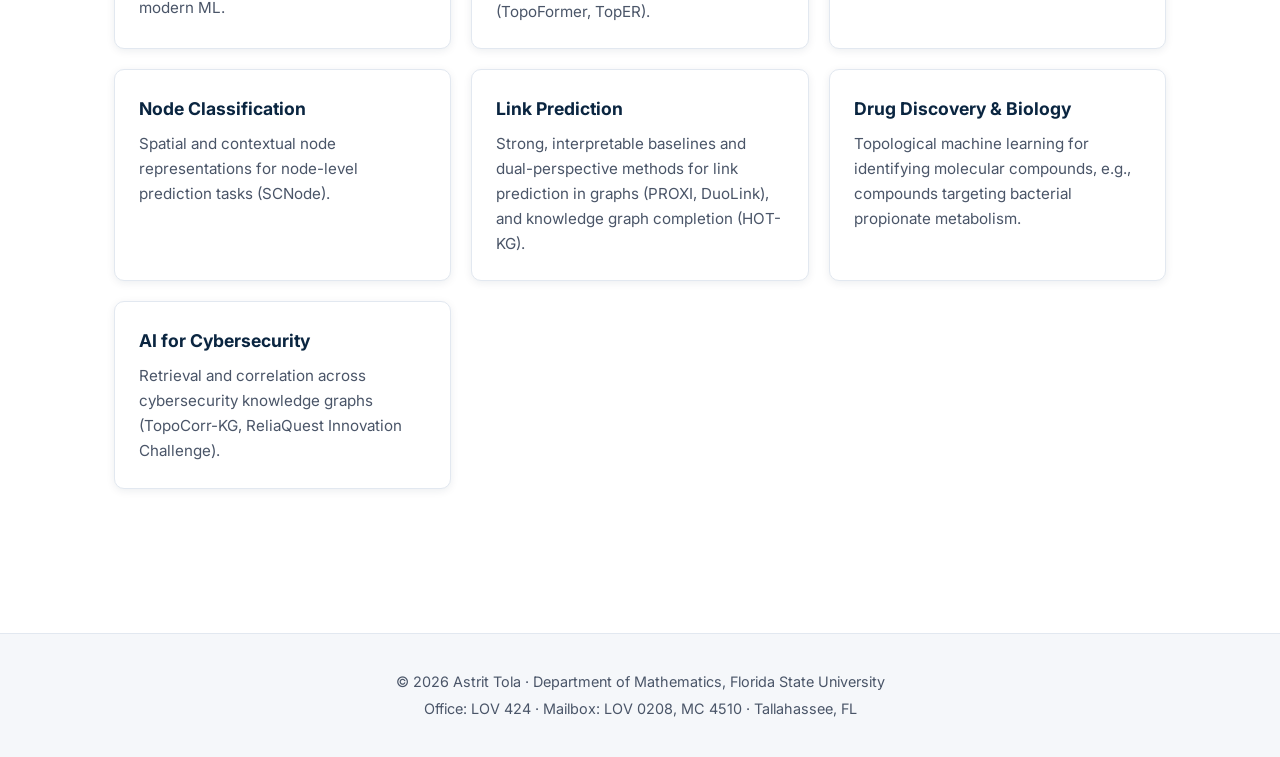
==== commit 523ca560: "Add files via upload" ====
--- a/index.html
+++ b/index.html
@@ -4,22 +4,22 @@
 <head>
 <meta charset="UTF-8">
 <meta name="viewport" content="width=device-width, initial-scale=1.0">
-<title>Astrit Tola | TopoML&amp;AI @ FSU</title>
+<title>Astrit Tola | Florida State University</title>
 <meta name="description" content="Astrit Tola — Postdoctoral Scholar at Florida State University. Research at the intersection of Topological Data Analysis, Machine Learning, and AI.">
 
-<meta name="keywords" content="Astrit Tola, FSU, Florida State University, topological data analysis, graph machine learning, TDA, TopoML&amp;AI, postdoctoral scholar, mathematics, NeurIPS, ICLR, TopER, TopoFormer, TopoGED, TopoCorr-KG, HOT-KG, knowledge graph completion, optimal transport, UROP, temporal graph learning, computational topology course">
+<meta name="keywords" content="Astrit Tola, FSU, Florida State University, topological data analysis, graph machine learning, TDA, postdoctoral scholar, mathematics, NeurIPS, ICLR, TopER, TopoFormer, TopoGED, TopoCorr-KG, HOT-KG, knowledge graph completion, optimal transport, UROP, temporal graph learning, computational topology course">
 <meta name="author" content="Astrit Tola">
 <meta name="robots" content="index, follow">
 <link rel="canonical" href="https://astrittola.github.io/">
 
-<meta property="og:title" content="Astrit Tola — TopoML&amp;AI @ FSU">
+<meta property="og:title" content="Astrit Tola — Florida State University">
 <meta property="og:description" content="Postdoctoral Scholar at Florida State University. Research at the intersection of Topological Data Analysis, Machine Learning, and AI.">
 <meta property="og:url" content="https://astrittola.github.io/">
 <meta property="og:type" content="profile">
 <meta property="og:site_name" content="Astrit Tola">
 
 <meta name="twitter:card" content="summary_large_image">
-<meta name="twitter:title" content="Astrit Tola — TopoML&amp;AI @ FSU">
+<meta name="twitter:title" content="Astrit Tola — Florida State University">
 <meta name="twitter:description" content="Postdoctoral Scholar at Florida State University. Research at the intersection of TDA, ML, and AI.">
 
 <script type="application/ld+json">
@@ -115,7 +115,7 @@
 
 <nav class="navbar">
   <div class="nav-container">
-    <a href="index.html" class="nav-brand">Astrit Tola<small>TopoML&amp;AI @ FSU</small></a>
+    <a href="index.html" class="nav-brand">Astrit Tola<small>Florida State University</small></a>
     <button class="menu-toggle" id="menuToggle">☰</button>
     <ul class="nav-links" id="navLinks">
       <li><a href="index.html" class="active">Home</a></li>
@@ -135,14 +135,13 @@
   <div>
     <h1>Astrit Tola</h1>
     <p class="subtitle">Postdoctoral Scholar · Department of Mathematics · Florida State University</p>
-    <p>I work at the intersection of <strong>Topological Data Analysis</strong>, <strong>Machine Learning</strong>, and <strong>AI</strong>, with applications spanning drug discovery, biological networks, and cybersecurity. I lead <strong>TopoML&amp;AI @ FSU</strong> — a research group designing topology-aware AI methods that make modern ML more interpretable, robust, and grounded in mathematical structure.</p>
+    <p>I work at the intersection of <strong>Topological Data Analysis</strong>, <strong>Machine Learning</strong>, and <strong>AI</strong>, with applications spanning drug discovery, biological networks, and cybersecurity. My research designs topology-aware AI methods that make modern ML more interpretable, robust, and grounded in mathematical structure.</p>
     <p>Previously, I completed my Ph.D. in Mathematics at the <strong>University of Texas at Dallas</strong> (2020–2025), advised by <strong>Prof. Baris Coskunuzer</strong>. My dissertation, <em>"Graph Representation Learning with Topological Data Analysis,"</em> developed new topological methods for learning expressive, interpretable representations of graphs. I currently work with <strong>Asst. Prof. Malbor Asllani</strong> at FSU.</p>
     <div class="social-links">
       <a href="mailto:atola@fsu.edu">✉️ Email</a>
       <a href="https://scholar.google.com/citations?user=msM32mgAAAAJ&amp;hl=en" target="_blank" rel="noopener">🎓 Scholar</a>
       <a href="https://github.com/AstritTola" target="_blank" rel="noopener">💻 GitHub</a>
       <a href="https://www.linkedin.com/in/astrit-tola-bb2836b5" target="_blank" rel="noopener">🔗 LinkedIn</a>
-      <a href="topomlai.html">🧪 TopoML&amp;AI</a>
     </div>
   </div>
   <img src="assets/img/Astrit_Tola_Photo.jpeg" alt="Astrit Tola" class="profile-img">
